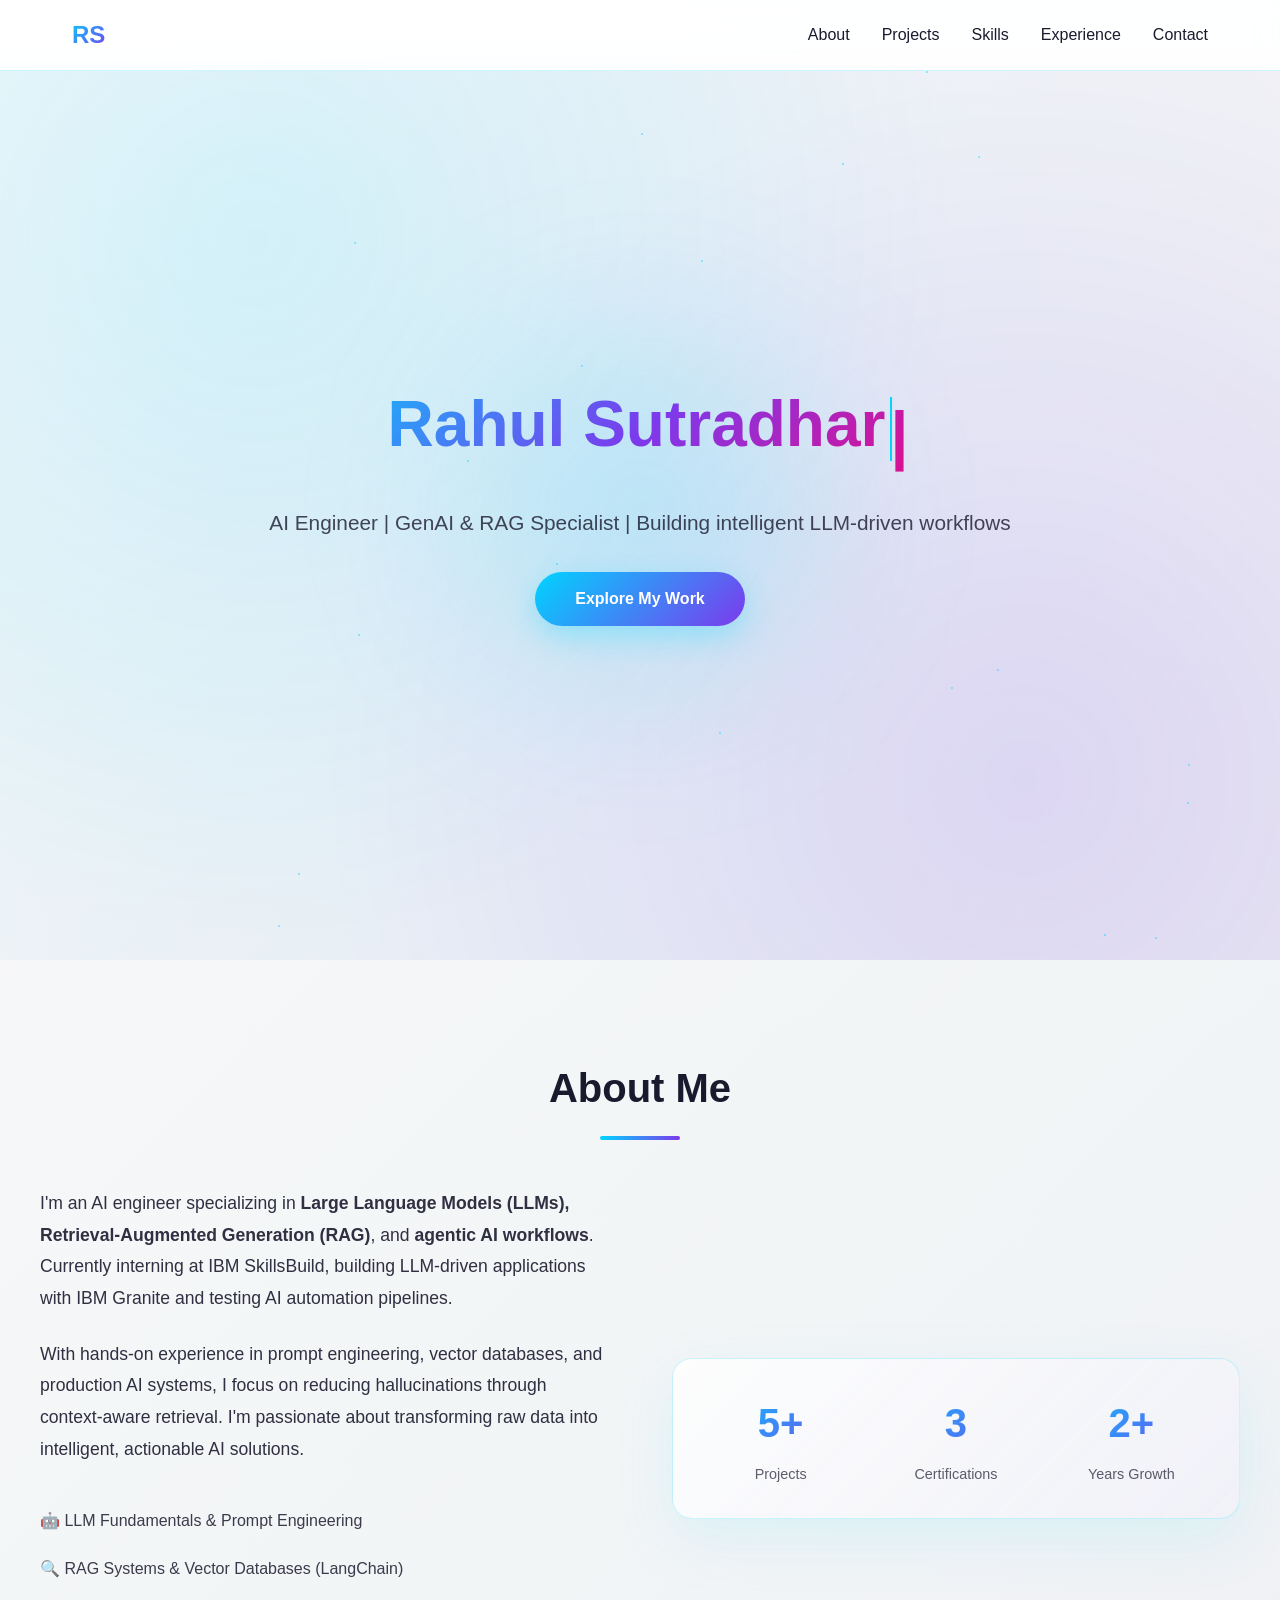
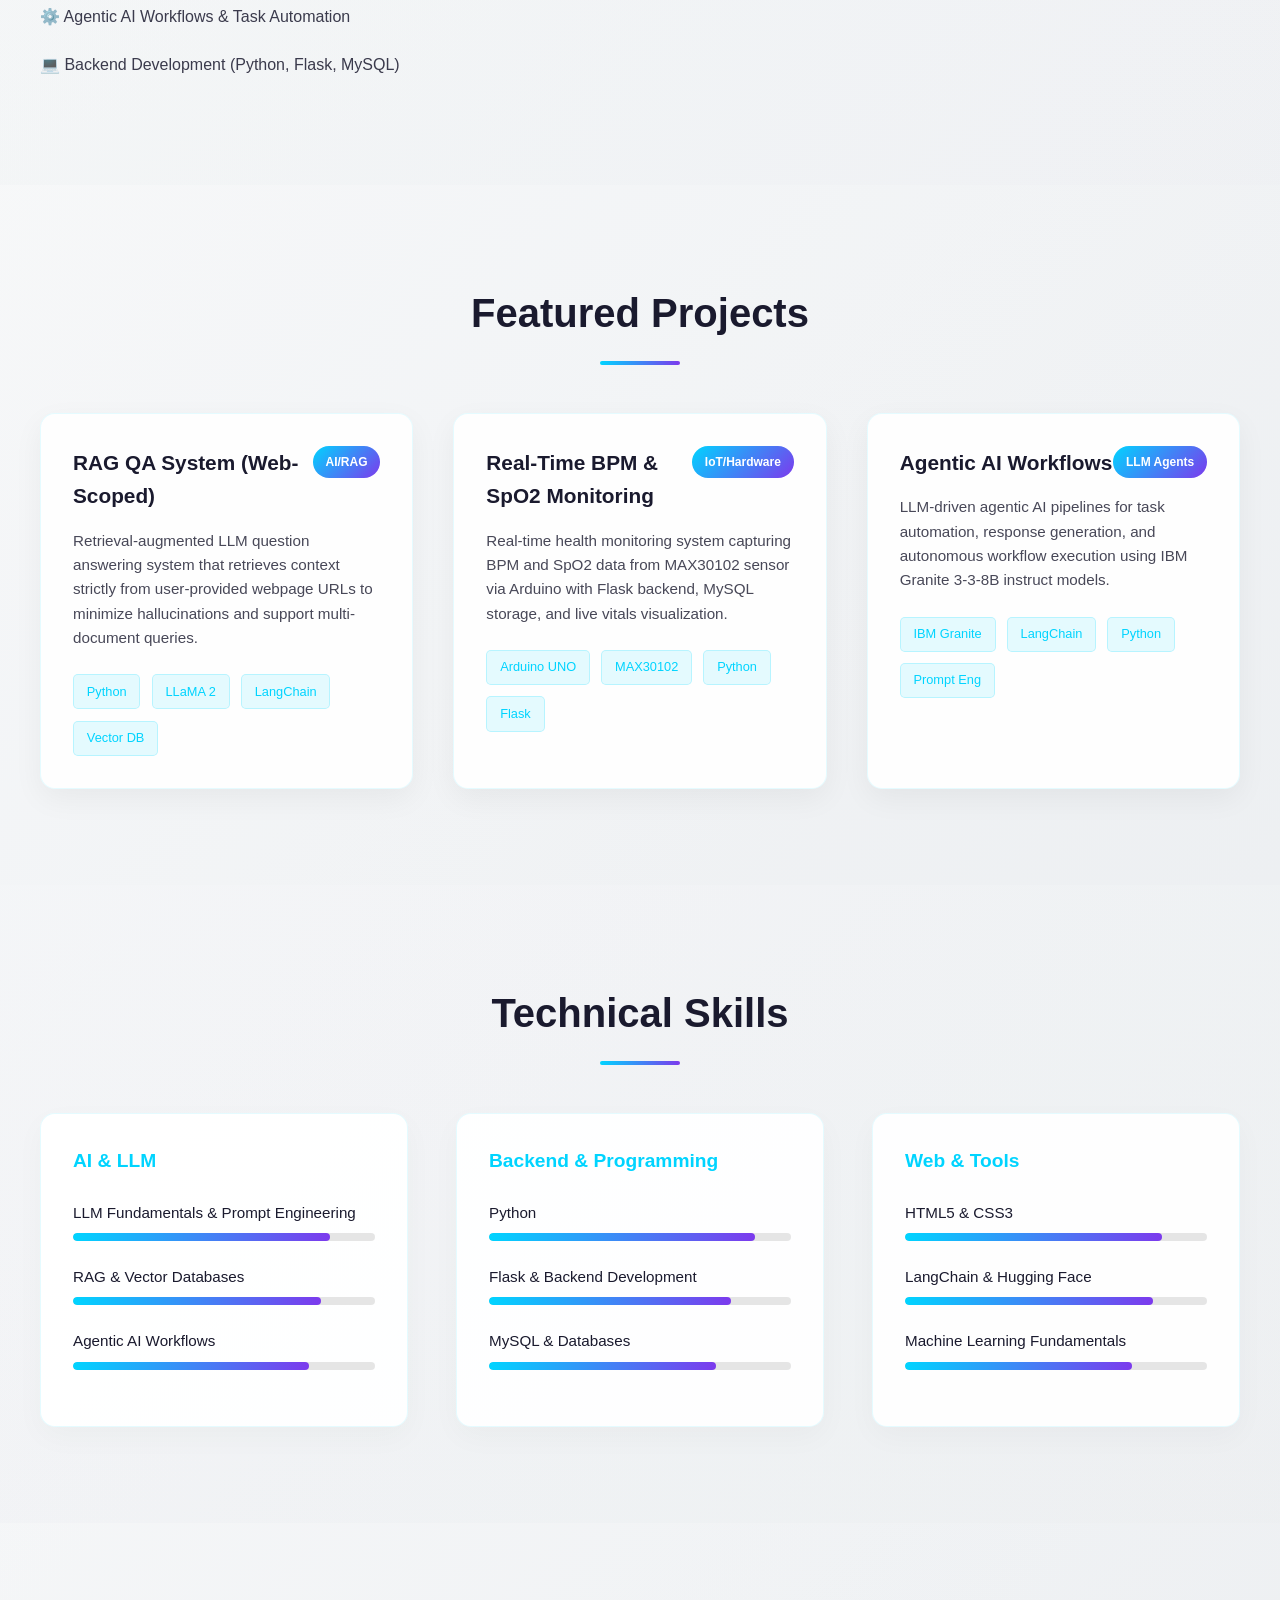
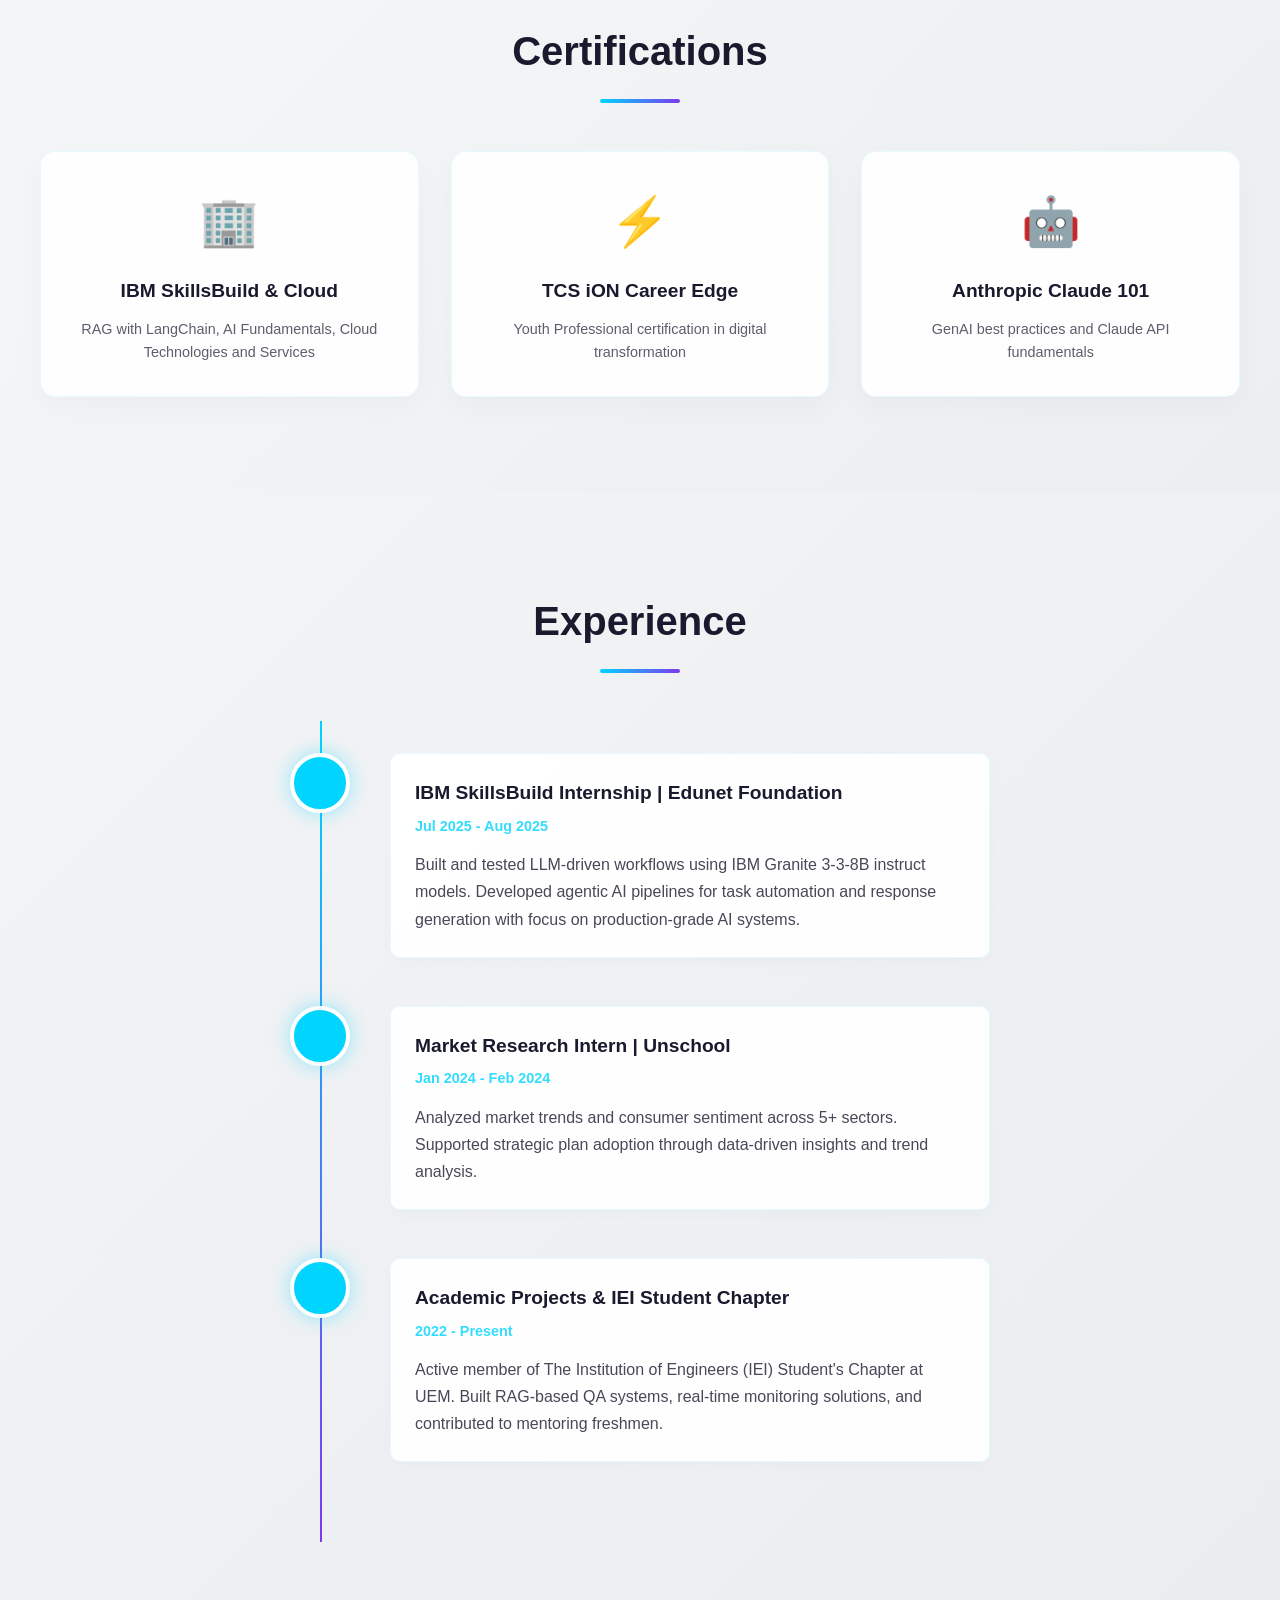
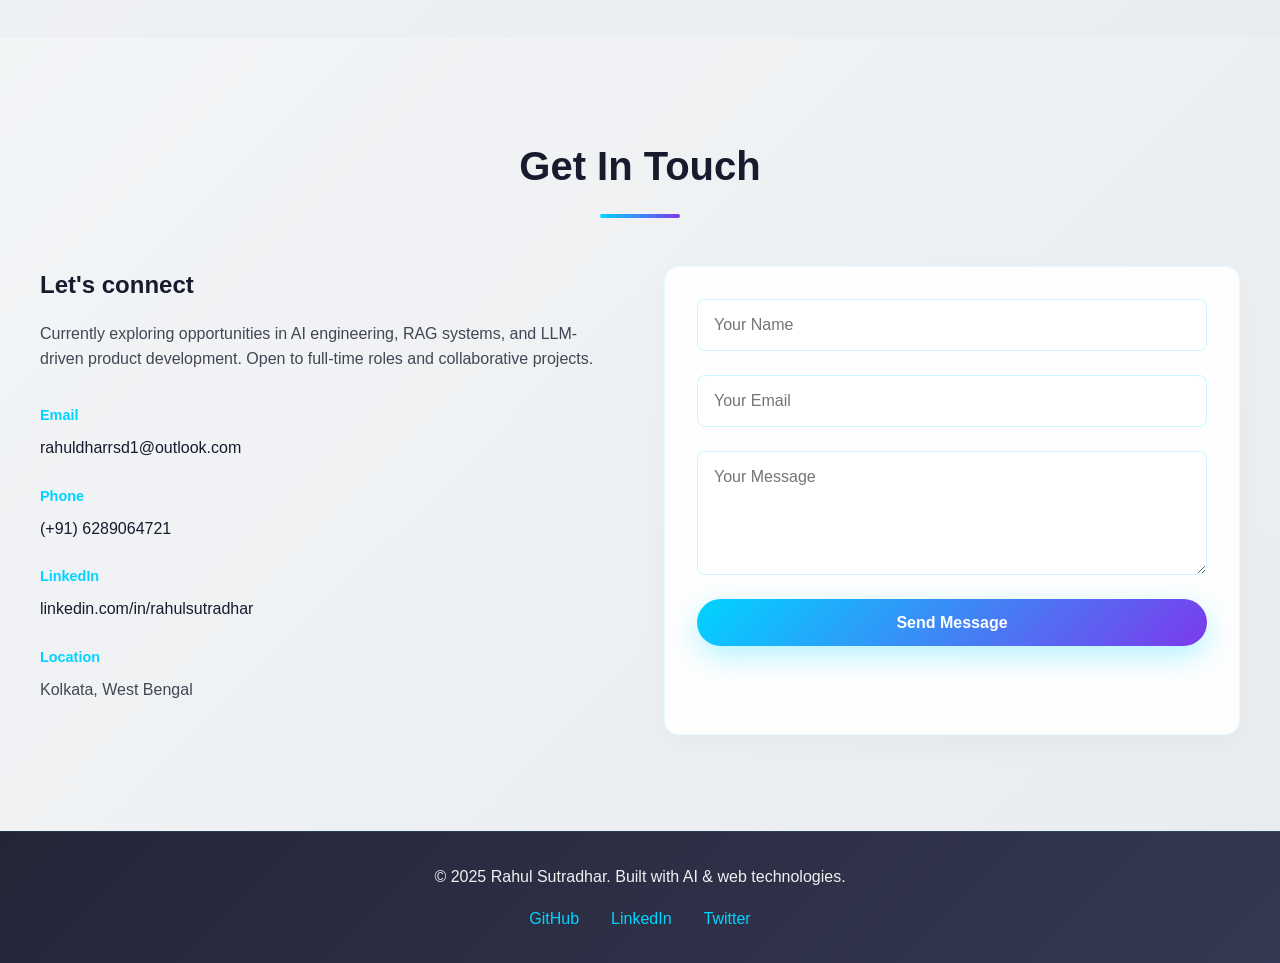
==== index.html @ 7259a2e7 "Added Frontend for Portfolio Website" ====
<!DOCTYPE html>
<html lang="en">
<head>
  <meta charset="UTF-8">
  <meta name="viewport" content="width=device-width, initial-scale=1.0">
  <title>Rahul Sutradhar | AI Engineer & GenAI Developer</title>
  <link rel="stylesheet" href="styles.css">
</head>
<body>

  <!-- NAVBAR -->
  <nav class="navbar">
    <div class="nav-container">
      <div class="nav-logo">RS</div>
      <ul class="nav-menu">
        <li><a href="#about">About</a></li>
        <li><a href="#projects">Projects</a></li>
        <li><a href="#skills">Skills</a></li>
        <li><a href="#experience">Experience</a></li>
        <li><a href="#contact">Contact</a></li>
      </ul>
    </div>
  </nav>

  <!-- HERO SECTION -->
  <section id="hero" class="hero">
    <div class="hero-parallax" id="parallaxBg"></div>
    <div class="hero-content">
      <h1 class="hero-title" id="heroTitle">
        <span class="typed-text"></span><span class="cursor">|</span>
      </h1>
      <p class="hero-subtitle">AI Engineer | GenAI & RAG Specialist | Building intelligent LLM-driven workflows</p>
      <a href="#projects" class="btn btn-primary">Explore My Work</a>
    </div>
    <div class="hero-glow"></div>
  </section>

  <!-- ABOUT SECTION -->
  <section id="about" class="about section-padding reveal-section">
    <div class="container">
      <h2 class="section-title">About Me</h2>
      <div class="about-grid">
        <div class="about-text fade-in-up">
          <p>I'm an AI engineer specializing in <strong>Large Language Models (LLMs), Retrieval-Augmented Generation (RAG)</strong>, and <strong>agentic AI workflows</strong>. Currently interning at IBM SkillsBuild, building LLM-driven applications with IBM Granite and testing AI automation pipelines.</p>
          <p>With hands-on experience in prompt engineering, vector databases, and production AI systems, I focus on reducing hallucinations through context-aware retrieval. I'm passionate about transforming raw data into intelligent, actionable AI solutions.</p>
          <ul class="expertise-list">
            <li>🤖 LLM Fundamentals & Prompt Engineering</li>
            <li>🔍 RAG Systems & Vector Databases (LangChain)</li>
            <li>⚙️ Agentic AI Workflows & Task Automation</li>
            <li>💻 Backend Development (Python, Flask, MySQL)</li>
          </ul>
        </div>
        <div class="about-visual fade-in-up" style="animation-delay: 0.2s;">
          <div class="floating-card">
            <div class="stat-item">
              <div class="stat-number">5+</div>
              <div class="stat-label">Projects</div>
            </div>
            <div class="stat-item">
              <div class="stat-number">3</div>
              <div class="stat-label">Certifications</div>
            </div>
            <div class="stat-item">
              <div class="stat-number">2+</div>
              <div class="stat-label">Years Growth</div>
            </div>
          </div>
        </div>
      </div>
    </div>
  </section>

  <!-- PROJECTS SECTION -->
  <section id="projects" class="projects section-padding reveal-section">
    <div class="container">
      <h2 class="section-title">Featured Projects</h2>
      <div class="projects-grid">
        <!-- Project 1 -->
        <div class="project-card" data-tilt>
          <div class="project-card-inner">
            <div class="project-header">
              <h3>RAG QA System (Web-Scoped)</h3>
              <span class="project-badge">AI/RAG</span>
            </div>
            <p class="project-desc">Retrieval-augmented LLM question answering system that retrieves context strictly from user-provided webpage URLs to minimize hallucinations and support multi-document queries.</p>
            <div class="tech-stack">
              <span class="tech-tag">Python</span>
              <span class="tech-tag">LLaMA 2</span>
              <span class="tech-tag">LangChain</span>
              <span class="tech-tag">Vector DB</span>
            </div>
          </div>
        </div>

        <!-- Project 2 -->
        <div class="project-card" data-tilt>
          <div class="project-card-inner">
            <div class="project-header">
              <h3>Real-Time BPM & SpO2 Monitoring</h3>
              <span class="project-badge">IoT/Hardware</span>
            </div>
            <p class="project-desc">Real-time health monitoring system capturing BPM and SpO2 data from MAX30102 sensor via Arduino with Flask backend, MySQL storage, and live vitals visualization.</p>
            <div class="tech-stack">
              <span class="tech-tag">Arduino UNO</span>
              <span class="tech-tag">MAX30102</span>
              <span class="tech-tag">Python</span>
              <span class="tech-tag">Flask</span>
            </div>
          </div>
        </div>

        <!-- Project 3 -->
        <div class="project-card" data-tilt>
          <div class="project-card-inner">
            <div class="project-header">
              <h3>Agentic AI Workflows</h3>
              <span class="project-badge">LLM Agents</span>
            </div>
            <p class="project-desc">LLM-driven agentic AI pipelines for task automation, response generation, and autonomous workflow execution using IBM Granite 3-3-8B instruct models.</p>
            <div class="tech-stack">
              <span class="tech-tag">IBM Granite</span>
              <span class="tech-tag">LangChain</span>
              <span class="tech-tag">Python</span>
              <span class="tech-tag">Prompt Eng</span>
            </div>
          </div>
        </div>
      </div>
    </div>
  </section>

  <!-- SKILLS SECTION -->
  <section id="skills" class="skills section-padding reveal-section">
    <div class="container">
      <h2 class="section-title">Technical Skills</h2>
      <div class="skills-grid">
        <!-- AI & LLM -->
        <div class="skill-category fade-in-up">
          <h3>AI & LLM</h3>
          <div class="skill-item">
            <span class="skill-name">LLM Fundamentals & Prompt Engineering</span>
            <div class="skill-bar">
              <div class="skill-progress" style="width: 85%;" data-width="85"></div>
            </div>
          </div>
          <div class="skill-item">
            <span class="skill-name">RAG & Vector Databases</span>
            <div class="skill-bar">
              <div class="skill-progress" style="width: 82%;" data-width="82"></div>
            </div>
          </div>
          <div class="skill-item">
            <span class="skill-name">Agentic AI Workflows</span>
            <div class="skill-bar">
              <div class="skill-progress" style="width: 78%;" data-width="78"></div>
            </div>
          </div>
        </div>

        <!-- Backend & Programming -->
        <div class="skill-category fade-in-up" style="animation-delay: 0.1s;">
          <h3>Backend & Programming</h3>
          <div class="skill-item">
            <span class="skill-name">Python</span>
            <div class="skill-bar">
              <div class="skill-progress" style="width: 88%;" data-width="88"></div>
            </div>
          </div>
          <div class="skill-item">
            <span class="skill-name">Flask & Backend Development</span>
            <div class="skill-bar">
              <div class="skill-progress" style="width: 80%;" data-width="80"></div>
            </div>
          </div>
          <div class="skill-item">
            <span class="skill-name">MySQL & Databases</span>
            <div class="skill-bar">
              <div class="skill-progress" style="width: 75%;" data-width="75"></div>
            </div>
          </div>
        </div>

        <!-- Web & Tools -->
        <div class="skill-category fade-in-up" style="animation-delay: 0.2s;">
          <h3>Web & Tools</h3>
          <div class="skill-item">
            <span class="skill-name">HTML5 & CSS3</span>
            <div class="skill-bar">
              <div class="skill-progress" style="width: 85%;" data-width="85"></div>
            </div>
          </div>
          <div class="skill-item">
            <span class="skill-name">LangChain & Hugging Face</span>
            <div class="skill-bar">
              <div class="skill-progress" style="width: 82%;" data-width="82"></div>
            </div>
          </div>
          <div class="skill-item">
            <span class="skill-name">Machine Learning Fundamentals</span>
            <div class="skill-bar">
              <div class="skill-progress" style="width: 75%;" data-width="75"></div>
            </div>
          </div>
        </div>
      </div>
    </div>
  </section>

  <!-- CERTIFICATIONS SECTION -->
  <section id="certifications" class="certifications section-padding reveal-section">
    <div class="container">
      <h2 class="section-title">Certifications</h2>
      <div class="cert-grid">
        <div class="cert-card fade-in-up">
          <div class="cert-icon">🏢</div>
          <h3>IBM SkillsBuild & Cloud</h3>
          <p>RAG with LangChain, AI Fundamentals, Cloud Technologies and Services</p>
        </div>
        <div class="cert-card fade-in-up" style="animation-delay: 0.1s;">
          <div class="cert-icon">⚡</div>
          <h3>TCS iON Career Edge</h3>
          <p>Youth Professional certification in digital transformation</p>
        </div>
        <div class="cert-card fade-in-up" style="animation-delay: 0.2s;">
          <div class="cert-icon">🤖</div>
          <h3>Anthropic Claude 101</h3>
          <p>GenAI best practices and Claude API fundamentals</p>
        </div>
      </div>
    </div>
  </section>

  <!-- EXPERIENCE SECTION -->
  <section id="experience" class="experience section-padding reveal-section">
    <div class="container">
      <h2 class="section-title">Experience</h2>
      <div class="timeline">
        <div class="timeline-item fade-in-up">
          <div class="timeline-marker"></div>
          <div class="timeline-content">
            <h3>IBM SkillsBuild Internship | Edunet Foundation</h3>
            <p class="timeline-date">Jul 2025 - Aug 2025</p>
            <p>Built and tested LLM-driven workflows using IBM Granite 3-3-8B instruct models. Developed agentic AI pipelines for task automation and response generation with focus on production-grade AI systems.</p>
          </div>
        </div>
        <div class="timeline-item fade-in-up" style="animation-delay: 0.1s;">
          <div class="timeline-marker"></div>
          <div class="timeline-content">
            <h3>Market Research Intern | Unschool</h3>
            <p class="timeline-date">Jan 2024 - Feb 2024</p>
            <p>Analyzed market trends and consumer sentiment across 5+ sectors. Supported strategic plan adoption through data-driven insights and trend analysis.</p>
          </div>
        </div>
        <div class="timeline-item fade-in-up" style="animation-delay: 0.2s;">
          <div class="timeline-marker"></div>
          <div class="timeline-content">
            <h3>Academic Projects & IEI Student Chapter</h3>
            <p class="timeline-date">2022 - Present</p>
            <p>Active member of The Institution of Engineers (IEI) Student's Chapter at UEM. Built RAG-based QA systems, real-time monitoring solutions, and contributed to mentoring freshmen.</p>
          </div>
        </div>
      </div>
    </div>
  </section>

  <!-- CONTACT SECTION -->
  <section id="contact" class="contact section-padding reveal-section">
    <div class="container">
      <h2 class="section-title">Get In Touch</h2>
      <div class="contact-wrapper">
        <div class="contact-info fade-in-left">
          <h3>Let's connect</h3>
          <p>Currently exploring opportunities in AI engineering, RAG systems, and LLM-driven product development. Open to full-time roles and collaborative projects.</p>
          <div class="contact-items">
            <div class="contact-item">
              <span class="contact-label">Email</span>
              <a href="mailto:rahuldharrsd1@outlook.com">rahuldharrsd1@outlook.com</a>
            </div>
            <div class="contact-item">
              <span class="contact-label">Phone</span>
              <a href="tel:+916289064721">(+91) 6289064721</a>
            </div>
            <div class="contact-item">
              <span class="contact-label">LinkedIn</span>
              <a href="https://linkedin.com/in/rahulsutradhar" target="_blank">linkedin.com/in/rahulsutradhar</a>
            </div>
            <div class="contact-item">
              <span class="contact-label">Location</span>
              <p style="margin: 0; opacity: 0.8;">Kolkata, West Bengal</p>
            </div>
          </div>
        </div>
        <form class="contact-form fade-in-right">
          <div class="form-group">
            <input type="text" placeholder="Your Name" required>
          </div>
          <div class="form-group">
            <input type="email" placeholder="Your Email" required>
          </div>
          <div class="form-group">
            <textarea placeholder="Your Message" rows="5" required></textarea>
          </div>
          <button type="submit" class="btn btn-primary">Send Message</button>
          <div class="form-message" id="formMessage"></div>
        </form>
      </div>
    </div>
  </section>

  <!-- FOOTER -->
  <footer class="footer">
    <div class="container">
      <p>&copy; 2025 Rahul Sutradhar. Built with AI & web technologies.</p>
      <div class="footer-links">
        <a href="#" title="GitHub">GitHub</a>
        <a href="#" title="LinkedIn">LinkedIn</a>
        <a href="#" title="Twitter">Twitter</a>
      </div>
    </div>
  </footer>

  <script src="script.js"></script>
</body>
</html>
---- styles.css ----
:root {
  --primary-color: #00d4ff;
  --secondary-color: #7c3aed;
  --dark-bg: #0a0e27;
  --light-bg: #f8f9fa;
  --card-bg: rgba(255, 255, 255, 0.95);
  --card-dark-bg: rgba(15, 23, 42, 0.8);
  --text-dark: #1a1a2e;
  --text-light: #f0f0f0;
  --border-color: rgba(0, 212, 255, 0.2);
  --glow-color: rgba(0, 212, 255, 0.3);
  --transition: all 0.3s cubic-bezier(0.25, 0.46, 0.45, 0.94);
}

* {
  margin: 0;
  padding: 0;
  box-sizing: border-box;
}

html {
  scroll-behavior: smooth;
}

body {
  font-family: 'Segoe UI', Tahoma, Geneva, Verdana, sans-serif;
  color: var(--text-dark);
  background: linear-gradient(135deg, #f8f9fa 0%, #e9ecef 100%);
  overflow-x: hidden;
  line-height: 1.6;
}

/* Dark mode support */
@media (prefers-color-scheme: dark) {
  body {
    background: linear-gradient(135deg, #0a0e27 0%, #1a1f3a 100%);
    color: var(--text-light);
  }
  .card-bg { background: var(--card-dark-bg); }
}

/* NAVBAR */
.navbar {
  position: fixed;
  top: 0;
  width: 100%;
  background: rgba(255, 255, 255, 0.9);
  backdrop-filter: blur(10px);
  border-bottom: 1px solid var(--border-color);
  z-index: 1000;
  transition: var(--transition);
}

@media (prefers-color-scheme: dark) {
  .navbar {
    background: rgba(10, 14, 39, 0.85);
  }
}

.nav-container {
  max-width: 1200px;
  margin: 0 auto;
  padding: 1rem 2rem;
  display: flex;
  justify-content: space-between;
  align-items: center;
}

.nav-logo {
  font-weight: 700;
  font-size: 1.5rem;
  background: linear-gradient(135deg, var(--primary-color), var(--secondary-color));
  -webkit-background-clip: text;
  -webkit-text-fill-color: transparent;
  background-clip: text;
  cursor: pointer;
}

.nav-menu {
  display: flex;
  list-style: none;
  gap: 2rem;
}

.nav-menu a {
  text-decoration: none;
  color: var(--text-dark);
  font-weight: 500;
  position: relative;
  transition: var(--transition);
}

@media (prefers-color-scheme: dark) {
  .nav-menu a {
    color: var(--text-light);
  }
}

.nav-menu a::after {
  content: '';
  position: absolute;
  bottom: -5px;
  left: 0;
  width: 0;
  height: 2px;
  background: var(--primary-color);
  transition: width 0.3s ease;
}

.nav-menu a:hover::after {
  width: 100%;
}

/* HERO SECTION */
.hero {
  position: relative;
  height: 100vh;
  display: flex;
  align-items: center;
  justify-content: center;
  overflow: hidden;
  margin-top: 60px;
  background: linear-gradient(135deg, rgba(248, 249, 250, 0.5), rgba(233, 236, 239, 0.5)),
              radial-gradient(circle at 20% 50%, rgba(0, 212, 255, 0.1), transparent),
              radial-gradient(circle at 80% 80%, rgba(124, 58, 237, 0.1), transparent);
}

@media (prefers-color-scheme: dark) {
  .hero {
    background: linear-gradient(135deg, rgba(10, 14, 39, 0.5), rgba(26, 31, 58, 0.5)),
                radial-gradient(circle at 20% 50%, rgba(0, 212, 255, 0.15), transparent),
                radial-gradient(circle at 80% 80%, rgba(124, 58, 237, 0.15), transparent);
  }
}

.hero-parallax {
  position: absolute;
  width: 120%;
  height: 120%;
  background: 
    radial-gradient(circle at 25% 25%, rgba(0, 212, 255, 0.1) 0%, transparent 50%),
    radial-gradient(circle at 75% 75%, rgba(124, 58, 237, 0.1) 0%, transparent 50%);
  transform: translateZ(0);
  animation: float 6s ease-in-out infinite;
}

@keyframes float {
  0%, 100% { transform: translateY(0px) translateX(0px); }
  50% { transform: translateY(-20px) translateX(10px); }
}

.hero-glow {
  position: absolute;
  width: 400px;
  height: 400px;
  background: radial-gradient(circle, rgba(0, 212, 255, 0.2), transparent);
  border-radius: 50%;
  filter: blur(80px);
  animation: pulse 4s ease-in-out infinite;
}

@keyframes pulse {
  0%, 100% { transform: scale(1); opacity: 0.5; }
  50% { transform: scale(1.2); opacity: 0.8; }
}

.hero-content {
  position: relative;
  z-index: 10;
  text-align: center;
  max-width: 900px;
  animation: fadeInUp 1s ease-out;
}

@keyframes fadeInUp {
  from {
    opacity: 0;
    transform: translateY(30px);
  }
  to {
    opacity: 1;
    transform: translateY(0);
  }
}

.hero-title {
  font-size: 4rem;
  font-weight: 700;
  margin-bottom: 1.5rem;
  background: linear-gradient(135deg, var(--primary-color), var(--secondary-color), #ff006e);
  -webkit-background-clip: text;
  -webkit-text-fill-color: transparent;
  background-clip: text;
  line-height: 1.2;
  min-height: 6rem;
}

@media (max-width: 768px) {
  .hero-title {
    font-size: 2.5rem;
  }
}

.typed-text {
  display: inline-block;
}

.cursor {
  display: inline-block;
  width: 2px;
  height: 1em;
  background: var(--primary-color);
  margin-left: 5px;
  animation: blink 0.8s infinite;
  vertical-align: middle;
}

@keyframes blink {
  0%, 50% { opacity: 1; }
  51%, 100% { opacity: 0; }
}

.hero-subtitle {
  font-size: 1.3rem;
  color: var(--text-dark);
  margin-bottom: 2rem;
  opacity: 0.8;
}

@media (prefers-color-scheme: dark) {
  .hero-subtitle {
    color: var(--text-light);
  }
}

/* BUTTONS */
.btn {
  padding: 0.9rem 2.5rem;
  border: none;
  border-radius: 50px;
  font-size: 1rem;
  font-weight: 600;
  cursor: pointer;
  transition: var(--transition);
  text-decoration: none;
  display: inline-block;
  position: relative;
  overflow: hidden;
}

.btn-primary {
  background: linear-gradient(135deg, var(--primary-color), var(--secondary-color));
  color: white;
  box-shadow: 0 10px 30px rgba(0, 212, 255, 0.3);
}

.btn-primary:hover {
  transform: translateY(-3px);
  box-shadow: 0 15px 40px rgba(0, 212, 255, 0.5);
}

.btn-primary:active {
  transform: translateY(-1px);
}

/* SECTIONS */
.section-padding {
  padding: 6rem 2rem;
}

.container {
  max-width: 1200px;
  margin: 0 auto;
}

.section-title {
  font-size: 2.5rem;
  font-weight: 700;
  margin-bottom: 3rem;
  text-align: center;
  position: relative;
}

.section-title::after {
  content: '';
  display: block;
  width: 80px;
  height: 4px;
  background: linear-gradient(90deg, var(--primary-color), var(--secondary-color));
  margin: 1rem auto 0;
  border-radius: 2px;
}

/* ABOUT SECTION */
.about {
  background: linear-gradient(135deg, rgba(248, 249, 250, 0.3), rgba(233, 236, 239, 0.3));
}

@media (prefers-color-scheme: dark) {
  .about {
    background: linear-gradient(135deg, rgba(10, 14, 39, 0.3), rgba(26, 31, 58, 0.3));
  }
}

.about-grid {
  display: grid;
  grid-template-columns: 1fr 1fr;
  gap: 4rem;
  align-items: center;
}

@media (max-width: 768px) {
  .about-grid {
    grid-template-columns: 1fr;
    gap: 2rem;
  }
}

.about-text p {
  margin-bottom: 1.5rem;
  font-size: 1.1rem;
  line-height: 1.8;
  opacity: 0.9;
}

.expertise-list {
  list-style: none;
  margin-top: 2rem;
}

.expertise-list li {
  padding: 0.7rem 0;
  font-size: 1rem;
  opacity: 0.85;
}

.floating-card {
  background: linear-gradient(135deg, rgba(255, 255, 255, 0.8), rgba(240, 240, 250, 0.6));
  backdrop-filter: blur(20px);
  border: 1px solid var(--border-color);
  border-radius: 20px;
  padding: 2rem;
  display: grid;
  grid-template-columns: 1fr 1fr 1fr;
  gap: 1.5rem;
  box-shadow: 0 20px 60px rgba(0, 212, 255, 0.1);
  animation: float 6s ease-in-out infinite;
}

@media (prefers-color-scheme: dark) {
  .floating-card {
    background: linear-gradient(135deg, rgba(15, 23, 42, 0.6), rgba(10, 14, 39, 0.4));
    border: 1px solid rgba(0, 212, 255, 0.3);
  }
}

.stat-item {
  text-align: center;
}

.stat-number {
  font-size: 2.5rem;
  font-weight: 700;
  background: linear-gradient(135deg, var(--primary-color), var(--secondary-color));
  -webkit-background-clip: text;
  -webkit-text-fill-color: transparent;
  background-clip: text;
}

.stat-label {
  font-size: 0.9rem;
  opacity: 0.7;
  margin-top: 0.5rem;
}

/* PROJECTS SECTION */
.projects {
  background: linear-gradient(135deg, rgba(248, 249, 250, 0.5), rgba(233, 236, 239, 0.5));
}

@media (prefers-color-scheme: dark) {
  .projects {
    background: linear-gradient(135deg, rgba(10, 14, 39, 0.5), rgba(26, 31, 58, 0.5));
  }
}

.projects-grid {
  display: grid;
  grid-template-columns: repeat(auto-fit, minmax(320px, 1fr));
  gap: 2.5rem;
}

.project-card {
  background: var(--card-bg);
  border: 1px solid rgba(0, 212, 255, 0.1);
  border-radius: 15px;
  padding: 2rem;
  cursor: pointer;
  transition: var(--transition);
  perspective: 1000px;
  box-shadow: 0 10px 30px rgba(0, 0, 0, 0.05);
  position: relative;
  overflow: hidden;
}

@media (prefers-color-scheme: dark) {
  .project-card {
    background: var(--card-dark-bg);
    border: 1px solid rgba(0, 212, 255, 0.2);
    box-shadow: 0 10px 30px rgba(0, 212, 255, 0.05);
  }
}

.project-card::before {
  content: '';
  position: absolute;
  top: -50%;
  right: -50%;
  width: 100%;
  height: 100%;
  background: radial-gradient(circle, rgba(0, 212, 255, 0.1), transparent);
  opacity: 0;
  transition: opacity 0.3s ease;
}

.project-card:hover::before {
  opacity: 1;
}

.project-card:hover {
  border-color: var(--primary-color);
  box-shadow: 0 20px 50px rgba(0, 212, 255, 0.2);
  transform: translateY(-10px);
}

.project-card-inner {
  position: relative;
  z-index: 2;
}

.project-header {
  display: flex;
  justify-content: space-between;
  align-items: start;
  margin-bottom: 1rem;
}

.project-header h3 {
  font-size: 1.3rem;
  font-weight: 600;
  margin: 0;
}

.project-badge {
  background: linear-gradient(135deg, var(--primary-color), var(--secondary-color));
  color: white;
  padding: 0.4rem 0.8rem;
  border-radius: 20px;
  font-size: 0.75rem;
  font-weight: 600;
  white-space: nowrap;
}

.project-desc {
  color: var(--text-dark);
  opacity: 0.8;
  margin-bottom: 1.5rem;
  font-size: 0.95rem;
  line-height: 1.6;
}

@media (prefers-color-scheme: dark) {
  .project-desc {
    color: var(--text-light);
  }
}

.tech-stack {
  display: flex;
  flex-wrap: wrap;
  gap: 0.7rem;
}

.tech-tag {
  background: rgba(0, 212, 255, 0.1);
  color: var(--primary-color);
  padding: 0.4rem 0.8rem;
  border-radius: 5px;
  font-size: 0.8rem;
  font-weight: 500;
  border: 1px solid rgba(0, 212, 255, 0.2);
}

/* SKILLS SECTION */
.skills {
  background: linear-gradient(135deg, rgba(248, 249, 250, 0.3), rgba(233, 236, 239, 0.3));
}

@media (prefers-color-scheme: dark) {
  .skills {
    background: linear-gradient(135deg, rgba(10, 14, 39, 0.3), rgba(26, 31, 58, 0.3));
  }
}

.skills-grid {
  display: grid;
  grid-template-columns: repeat(auto-fit, minmax(350px, 1fr));
  gap: 3rem;
}

.skill-category {
  background: var(--card-bg);
  padding: 2rem;
  border-radius: 15px;
  border: 1px solid rgba(0, 212, 255, 0.1);
  box-shadow: 0 10px 30px rgba(0, 0, 0, 0.03);
}

@media (prefers-color-scheme: dark) {
  .skill-category {
    background: var(--card-dark-bg);
    border: 1px solid rgba(0, 212, 255, 0.15);
  }
}

.skill-category h3 {
  font-size: 1.2rem;
  margin-bottom: 1.5rem;
  color: var(--primary-color);
}

.skill-item {
  margin-bottom: 1.5rem;
}

.skill-name {
  display: block;
  margin-bottom: 0.5rem;
  font-weight: 500;
  font-size: 0.95rem;
}

.skill-bar {
  width: 100%;
  height: 8px;
  background: rgba(0, 0, 0, 0.1);
  border-radius: 10px;
  overflow: hidden;
}

@media (prefers-color-scheme: dark) {
  .skill-bar {
    background: rgba(255, 255, 255, 0.05);
  }
}

.skill-progress {
  height: 100%;
  background: linear-gradient(90deg, var(--primary-color), var(--secondary-color));
  border-radius: 10px;
  width: 0%;
  transition: width 1s cubic-bezier(0.25, 0.46, 0.45, 0.94);
}

/* CERTIFICATIONS */
.certifications {
  background: linear-gradient(135deg, rgba(248, 249, 250, 0.5), rgba(233, 236, 239, 0.5));
}

@media (prefers-color-scheme: dark) {
  .certifications {
    background: linear-gradient(135deg, rgba(10, 14, 39, 0.5), rgba(26, 31, 58, 0.5));
  }
}

.cert-grid {
  display: grid;
  grid-template-columns: repeat(auto-fit, minmax(280px, 1fr));
  gap: 2rem;
}

.cert-card {
  background: var(--card-bg);
  padding: 2rem;
  border-radius: 15px;
  text-align: center;
  border: 1px solid rgba(0, 212, 255, 0.1);
  box-shadow: 0 10px 30px rgba(0, 0, 0, 0.03);
  transition: var(--transition);
}

@media (prefers-color-scheme: dark) {
  .cert-card {
    background: var(--card-dark-bg);
    border: 1px solid rgba(0, 212, 255, 0.15);
  }
}

.cert-card:hover {
  border-color: var(--primary-color);
  transform: translateY(-8px);
  box-shadow: 0 15px 40px rgba(0, 212, 255, 0.15);
}

.cert-icon {
  font-size: 3rem;
  margin-bottom: 1rem;
}

.cert-card h3 {
  font-size: 1.2rem;
  margin-bottom: 0.7rem;
}

.cert-card p {
  opacity: 0.7;
  font-size: 0.9rem;
}

/* EXPERIENCE SECTION */
.experience {
  background: linear-gradient(135deg, rgba(248, 249, 250, 0.3), rgba(233, 236, 239, 0.3));
}

@media (prefers-color-scheme: dark) {
  .experience {
    background: linear-gradient(135deg, rgba(10, 14, 39, 0.3), rgba(26, 31, 58, 0.3));
  }
}

.timeline {
  max-width: 700px;
  margin: 0 auto;
  position: relative;
  padding: 2rem 0;
}

.timeline::before {
  content: '';
  position: absolute;
  left: 30px;
  top: 0;
  bottom: 0;
  width: 2px;
  background: linear-gradient(180deg, var(--primary-color), var(--secondary-color));
}

@media (max-width: 600px) {
  .timeline::before {
    left: 15px;
  }
}

.timeline-item {
  position: relative;
  padding-left: 100px;
  margin-bottom: 3rem;
}

@media (max-width: 600px) {
  .timeline-item {
    padding-left: 60px;
  }
}

.timeline-marker {
  position: absolute;
  left: 0;
  top: 0;
  width: 60px;
  height: 60px;
  background: var(--primary-color);
  border-radius: 50%;
  border: 4px solid white;
  display: flex;
  align-items: center;
  justify-content: center;
  box-shadow: 0 0 20px rgba(0, 212, 255, 0.4);
  animation: pulse-marker 2s infinite;
}

@media (prefers-color-scheme: dark) {
  .timeline-marker {
    border-color: var(--dark-bg);
  }
}

@keyframes pulse-marker {
  0%, 100% { box-shadow: 0 0 20px rgba(0, 212, 255, 0.4); }
  50% { box-shadow: 0 0 30px rgba(0, 212, 255, 0.6); }
}

.timeline-content {
  background: var(--card-bg);
  padding: 1.5rem;
  border-radius: 10px;
  border: 1px solid rgba(0, 212, 255, 0.1);
  box-shadow: 0 5px 15px rgba(0, 0, 0, 0.02);
}

@media (prefers-color-scheme: dark) {
  .timeline-content {
    background: var(--card-dark-bg);
    border: 1px solid rgba(0, 212, 255, 0.15);
  }
}

.timeline-content h3 {
  font-size: 1.2rem;
  margin-bottom: 0.3rem;
}

.timeline-date {
  color: var(--primary-color);
  font-weight: 600;
  font-size: 0.9rem;
  margin-bottom: 0.8rem;
}

.timeline-content p {
  opacity: 0.8;
  line-height: 1.7;
}

/* CONTACT SECTION */
.contact {
  background: linear-gradient(135deg, rgba(248, 249, 250, 0.5), rgba(233, 236, 239, 0.5));
}

@media (prefers-color-scheme: dark) {
  .contact {
    background: linear-gradient(135deg, rgba(10, 14, 39, 0.5), rgba(26, 31, 58, 0.5));
  }
}

.contact-wrapper {
  display: grid;
  grid-template-columns: 1fr 1fr;
  gap: 3rem;
  align-items: start;
}

@media (max-width: 768px) {
  .contact-wrapper {
    grid-template-columns: 1fr;
  }
}

.contact-info h3 {
  font-size: 1.5rem;
  margin-bottom: 1rem;
}

.contact-info p {
  opacity: 0.8;
  margin-bottom: 2rem;
}

.contact-items {
  display: flex;
  flex-direction: column;
  gap: 1.5rem;
}

.contact-item {
  display: flex;
  flex-direction: column;
  gap: 0.5rem;
}

.contact-label {
  font-weight: 600;
  font-size: 0.9rem;
  color: var(--primary-color);
}

.contact-item a {
  color: var(--text-dark);
  text-decoration: none;
  transition: var(--transition);
}

@media (prefers-color-scheme: dark) {
  .contact-item a {
    color: var(--text-light);
  }
}

.contact-item a:hover {
  color: var(--primary-color);
}

.contact-form {
  display: flex;
  flex-direction: column;
  gap: 1.5rem;
  background: var(--card-bg);
  padding: 2rem;
  border-radius: 15px;
  border: 1px solid rgba(0, 212, 255, 0.1);
  box-shadow: 0 10px 30px rgba(0, 0, 0, 0.03);
}

@media (prefers-color-scheme: dark) {
  .contact-form {
    background: var(--card-dark-bg);
    border: 1px solid rgba(0, 212, 255, 0.15);
  }
}

.form-group {
  display: flex;
  flex-direction: column;
}

.form-group input,
.form-group textarea {
  padding: 1rem;
  border: 1px solid rgba(0, 212, 255, 0.2);
  border-radius: 8px;
  font-family: inherit;
  font-size: 1rem;
  background: rgba(255, 255, 255, 0.8);
  color: var(--text-dark);
  transition: var(--transition);
}

@media (prefers-color-scheme: dark) {
  .form-group input,
  .form-group textarea {
    background: rgba(10, 14, 39, 0.6);
    color: var(--text-light);
    border-color: rgba(0, 212, 255, 0.3);
  }
}

.form-group input:focus,
.form-group textarea:focus {
  outline: none;
  border-color: var(--primary-color);
  box-shadow: 0 0 15px rgba(0, 212, 255, 0.3);
}

.form-message {
  text-align: center;
  padding: 1rem;
  border-radius: 8px;
  min-height: 0;
  opacity: 0;
  transition: var(--transition);
}

.form-message.success {
  background: rgba(34, 197, 94, 0.1);
  color: #22c55e;
  opacity: 1;
}

.form-message.error {
  background: rgba(239, 68, 68, 0.1);
  color: #ef4444;
  opacity: 1;
}

/* FOOTER */
.footer {
  background: linear-gradient(135deg, rgba(10, 14, 39, 0.9), rgba(26, 31, 58, 0.9));
  color: var(--text-light);
  padding: 2rem;
  text-align: center;
  border-top: 1px solid rgba(0, 212, 255, 0.1);
}

@media (prefers-color-scheme: light) {
  .footer {
    background: linear-gradient(135deg, rgba(26, 26, 46, 0.95), rgba(42, 47, 74, 0.95));
  }
}

.footer-links {
  margin-top: 1rem;
  display: flex;
  justify-content: center;
  gap: 2rem;
}

.footer-links a {
  color: var(--primary-color);
  text-decoration: none;
  transition: var(--transition);
}

.footer-links a:hover {
  opacity: 0.7;
}

/* ANIMATIONS */
.fade-in-up {
  opacity: 0;
  transform: translateY(30px);
  animation: fadeInUp 0.8s ease-out forwards;
}

.fade-in-left {
  opacity: 0;
  transform: translateX(-30px);
  animation: fadeInLeft 0.8s ease-out forwards;
}

.fade-in-right {
  opacity: 0;
  transform: translateX(30px);
  animation: fadeInRight 0.8s ease-out forwards;
}

@keyframes fadeInLeft {
  to {
    opacity: 1;
    transform: translateX(0);
  }
}

@keyframes fadeInRight {
  to {
    opacity: 1;
    transform: translateX(0);
  }
}

/* Reveal on scroll */
.reveal-section {
  opacity: 0;
  animation: reveal 0.8s ease-out forwards;
}

@keyframes reveal {
  to {
    opacity: 1;
  }
}

@media (max-width: 768px) {
  .nav-menu {
    gap: 1rem;
    font-size: 0.9rem;
  }

  .hero-title {
    font-size: 2rem;
  }

  .section-padding {
    padding: 4rem 1.5rem;
  }

  .projects-grid,
  .cert-grid,
  .skills-grid {
    grid-template-columns: 1fr;
  }
}
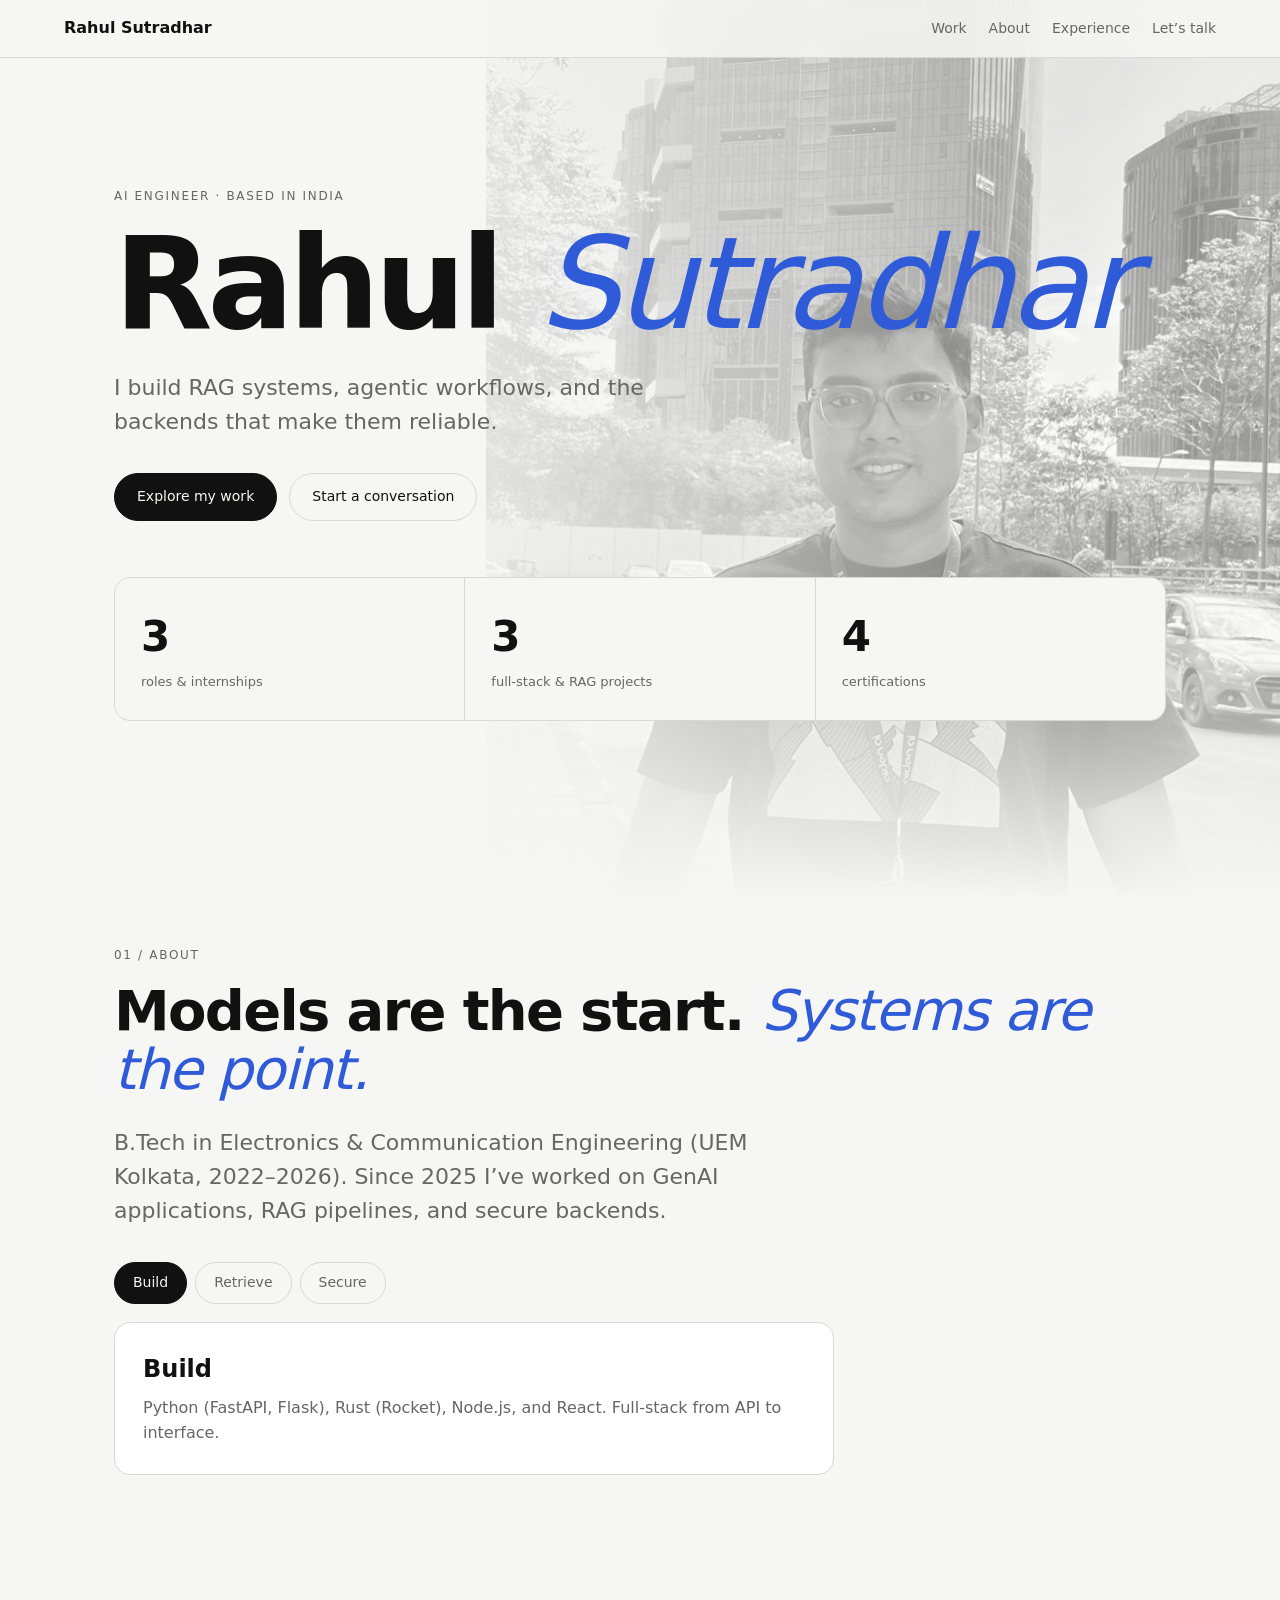
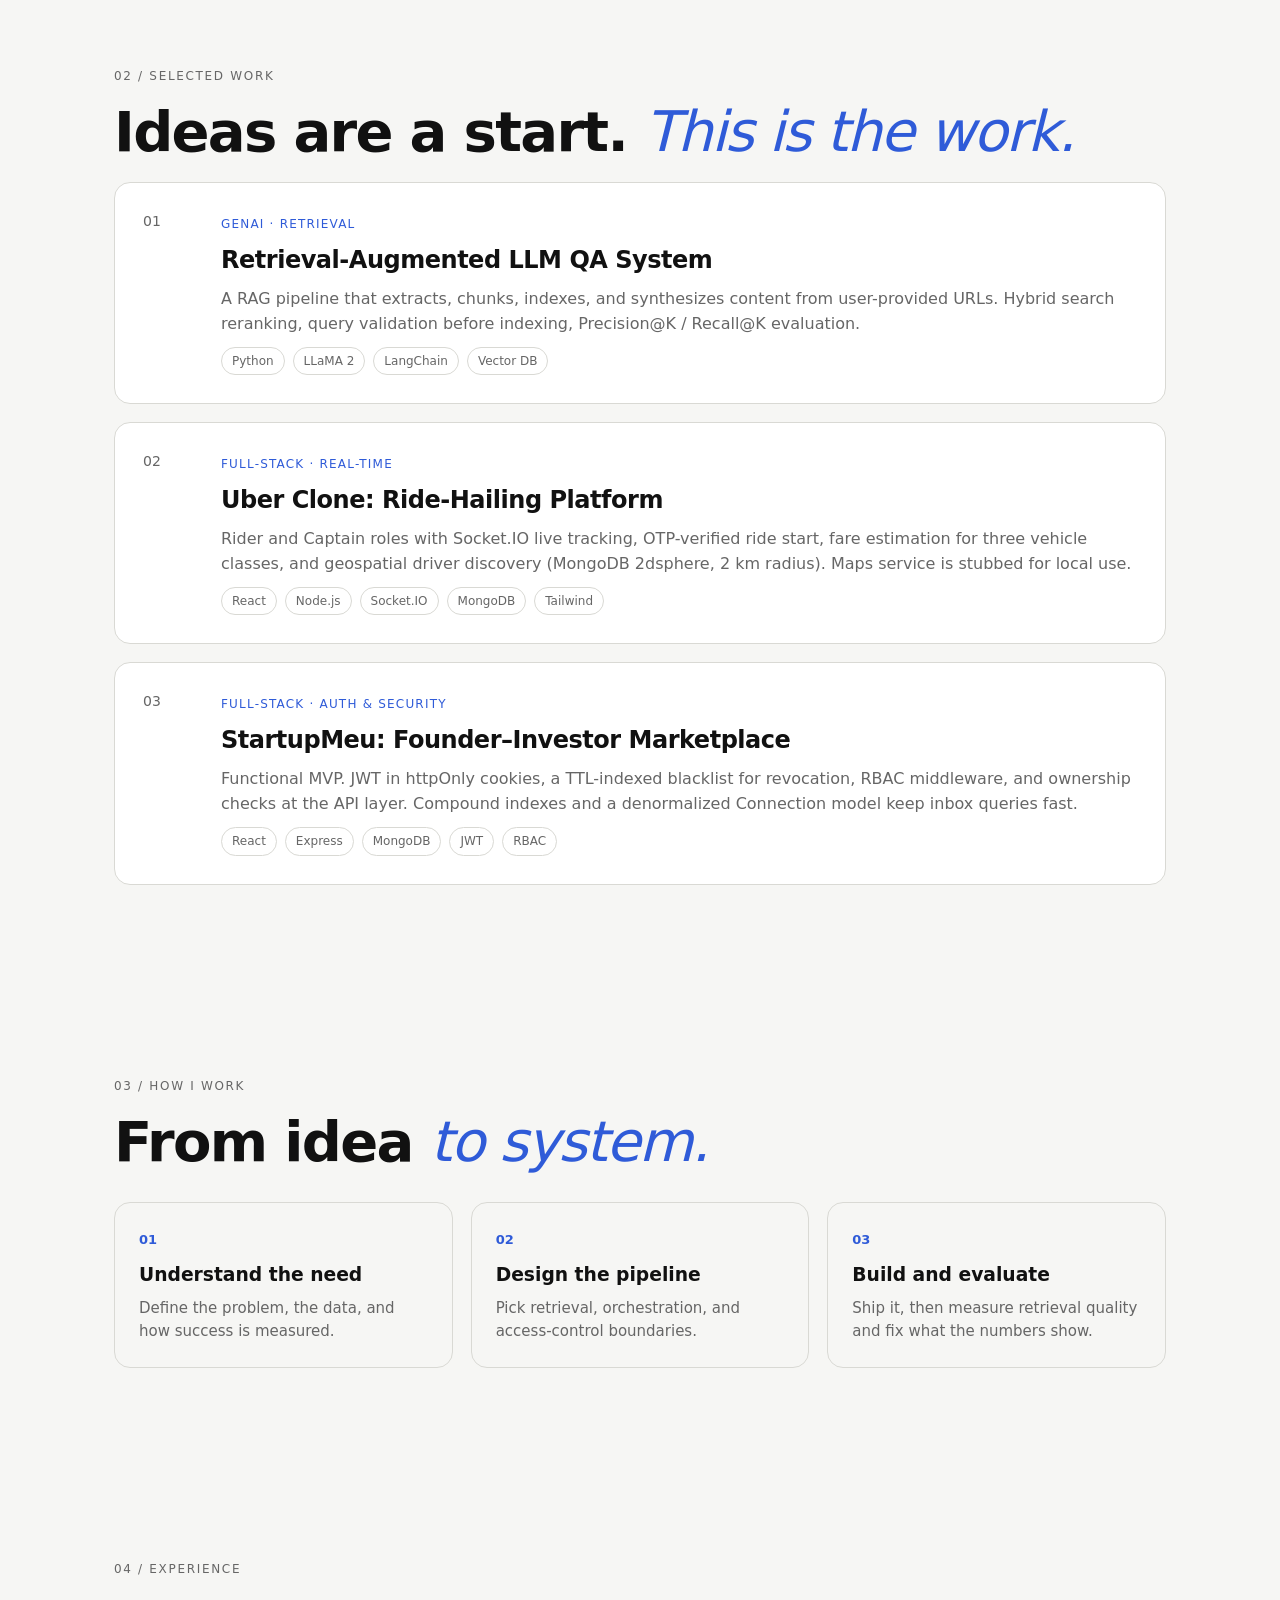
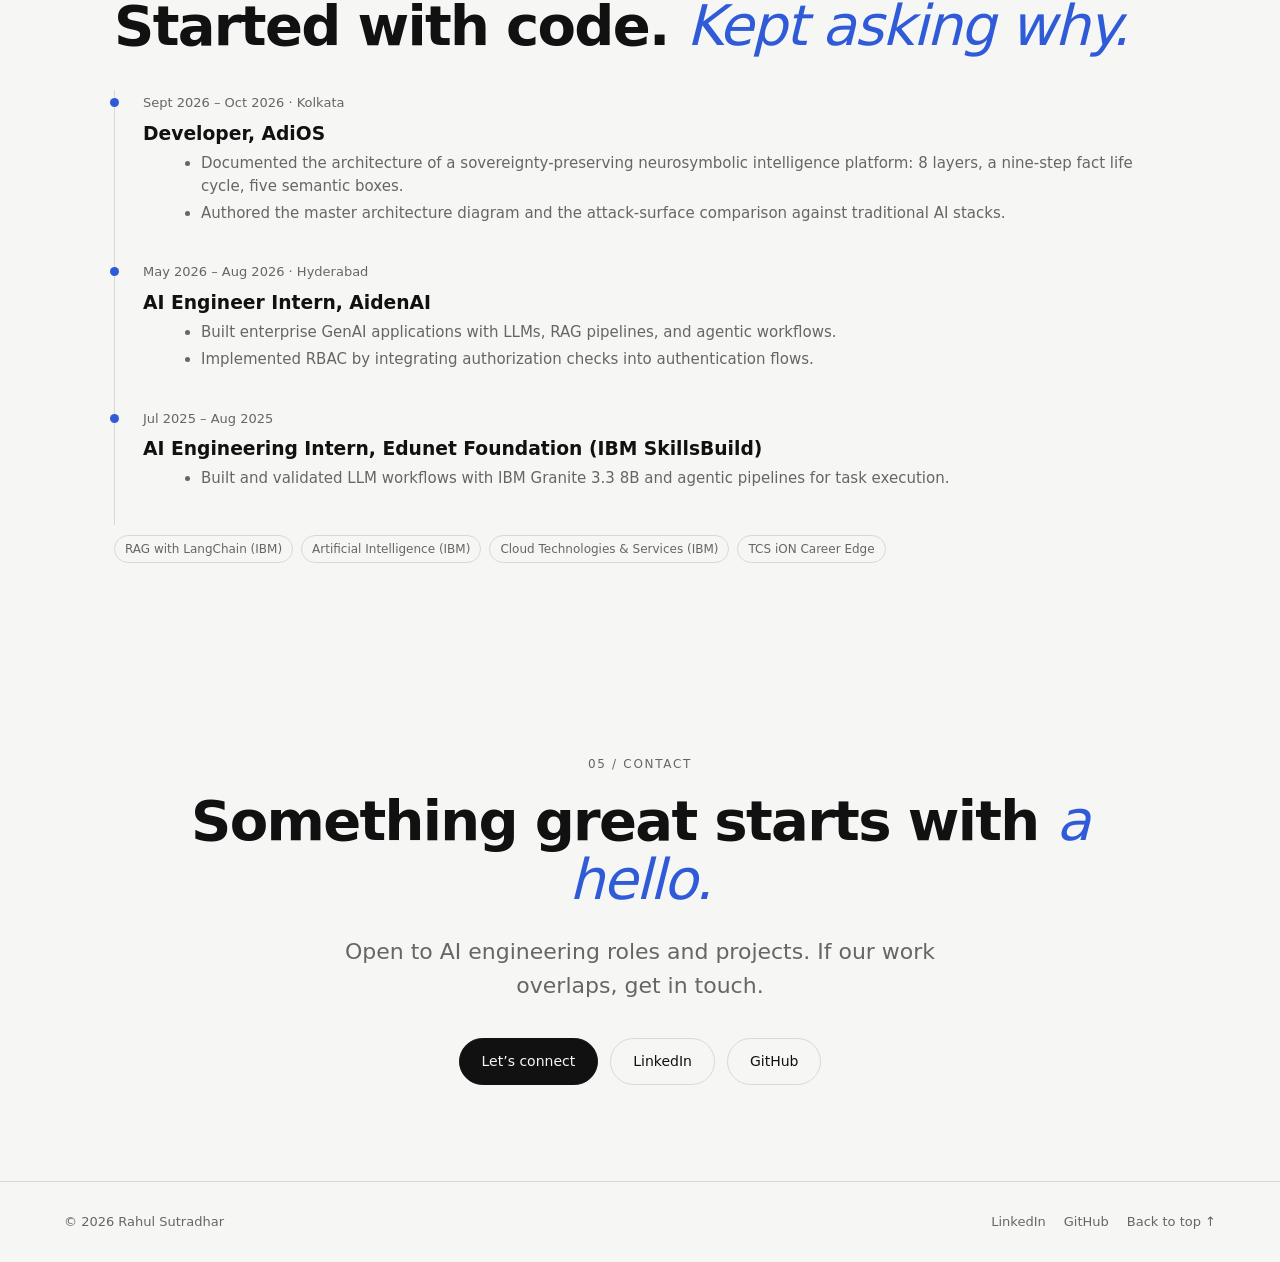
==== commit a6af13de: "uploaded index.html for gitpages in action" ====
--- a/index.html
+++ b/index.html
@@ -1,324 +1,145 @@
-<!DOCTYPE html>
-<html lang="en">
-<head>
-  <meta charset="UTF-8">
-  <meta name="viewport" content="width=device-width, initial-scale=1.0">
-  <title>Rahul Sutradhar | AI Engineer & GenAI Developer</title>
-  <link rel="stylesheet" href="styles.css">
-</head>
-<body>
-
-  <!-- NAVBAR -->
-  <nav class="navbar">
-    <div class="nav-container">
-      <div class="nav-logo">RS</div>
-      <ul class="nav-menu">
-        <li><a href="#about">About</a></li>
-        <li><a href="#projects">Projects</a></li>
-        <li><a href="#skills">Skills</a></li>
-        <li><a href="#experience">Experience</a></li>
-        <li><a href="#contact">Contact</a></li>
-      </ul>
-    </div>
-  </nav>
-
-  <!-- HERO SECTION -->
-  <section id="hero" class="hero">
-    <div class="hero-parallax" id="parallaxBg"></div>
-    <div class="hero-content">
-      <h1 class="hero-title" id="heroTitle">
-        <span class="typed-text"></span><span class="cursor">|</span>
-      </h1>
-      <p class="hero-subtitle">AI Engineer | GenAI & RAG Specialist | Building intelligent LLM-driven workflows</p>
-      <a href="#projects" class="btn btn-primary">Explore My Work</a>
-    </div>
-    <div class="hero-glow"></div>
-  </section>
-
-  <!-- ABOUT SECTION -->
-  <section id="about" class="about section-padding reveal-section">
-    <div class="container">
-      <h2 class="section-title">About Me</h2>
-      <div class="about-grid">
-        <div class="about-text fade-in-up">
-          <p>I'm an AI engineer specializing in <strong>Large Language Models (LLMs), Retrieval-Augmented Generation (RAG)</strong>, and <strong>agentic AI workflows</strong>. Currently interning at IBM SkillsBuild, building LLM-driven applications with IBM Granite and testing AI automation pipelines.</p>
-          <p>With hands-on experience in prompt engineering, vector databases, and production AI systems, I focus on reducing hallucinations through context-aware retrieval. I'm passionate about transforming raw data into intelligent, actionable AI solutions.</p>
-          <ul class="expertise-list">
-            <li>🤖 LLM Fundamentals & Prompt Engineering</li>
-            <li>🔍 RAG Systems & Vector Databases (LangChain)</li>
-            <li>⚙️ Agentic AI Workflows & Task Automation</li>
-            <li>💻 Backend Development (Python, Flask, MySQL)</li>
-          </ul>
-        </div>
-        <div class="about-visual fade-in-up" style="animation-delay: 0.2s;">
-          <div class="floating-card">
-            <div class="stat-item">
-              <div class="stat-number">5+</div>
-              <div class="stat-label">Projects</div>
-            </div>
-            <div class="stat-item">
-              <div class="stat-number">3</div>
-              <div class="stat-label">Certifications</div>
-            </div>
-            <div class="stat-item">
-              <div class="stat-number">2+</div>
-              <div class="stat-label">Years Growth</div>
-            </div>
-          </div>
-        </div>
-      </div>
-    </div>
-  </section>
-
-  <!-- PROJECTS SECTION -->
-  <section id="projects" class="projects section-padding reveal-section">
-    <div class="container">
-      <h2 class="section-title">Featured Projects</h2>
-      <div class="projects-grid">
-        <!-- Project 1 -->
-        <div class="project-card" data-tilt>
-          <div class="project-card-inner">
-            <div class="project-header">
-              <h3>RAG QA System (Web-Scoped)</h3>
-              <span class="project-badge">AI/RAG</span>
-            </div>
-            <p class="project-desc">Retrieval-augmented LLM question answering system that retrieves context strictly from user-provided webpage URLs to minimize hallucinations and support multi-document queries.</p>
-            <div class="tech-stack">
-              <span class="tech-tag">Python</span>
-              <span class="tech-tag">LLaMA 2</span>
-              <span class="tech-tag">LangChain</span>
-              <span class="tech-tag">Vector DB</span>
-            </div>
-          </div>
-        </div>
-
-        <!-- Project 2 -->
-        <div class="project-card" data-tilt>
-          <div class="project-card-inner">
-            <div class="project-header">
-              <h3>Real-Time BPM & SpO2 Monitoring</h3>
-              <span class="project-badge">IoT/Hardware</span>
-            </div>
-            <p class="project-desc">Real-time health monitoring system capturing BPM and SpO2 data from MAX30102 sensor via Arduino with Flask backend, MySQL storage, and live vitals visualization.</p>
-            <div class="tech-stack">
-              <span class="tech-tag">Arduino UNO</span>
-              <span class="tech-tag">MAX30102</span>
-              <span class="tech-tag">Python</span>
-              <span class="tech-tag">Flask</span>
-            </div>
-          </div>
-        </div>
-
-        <!-- Project 3 -->
-        <div class="project-card" data-tilt>
-          <div class="project-card-inner">
-            <div class="project-header">
-              <h3>Agentic AI Workflows</h3>
-              <span class="project-badge">LLM Agents</span>
-            </div>
-            <p class="project-desc">LLM-driven agentic AI pipelines for task automation, response generation, and autonomous workflow execution using IBM Granite 3-3-8B instruct models.</p>
-            <div class="tech-stack">
-              <span class="tech-tag">IBM Granite</span>
-              <span class="tech-tag">LangChain</span>
-              <span class="tech-tag">Python</span>
-              <span class="tech-tag">Prompt Eng</span>
-            </div>
-          </div>
-        </div>
-      </div>
-    </div>
-  </section>
-
-  <!-- SKILLS SECTION -->
-  <section id="skills" class="skills section-padding reveal-section">
-    <div class="container">
-      <h2 class="section-title">Technical Skills</h2>
-      <div class="skills-grid">
-        <!-- AI & LLM -->
-        <div class="skill-category fade-in-up">
-          <h3>AI & LLM</h3>
-          <div class="skill-item">
-            <span class="skill-name">LLM Fundamentals & Prompt Engineering</span>
-            <div class="skill-bar">
-              <div class="skill-progress" style="width: 85%;" data-width="85"></div>
-            </div>
-          </div>
-          <div class="skill-item">
-            <span class="skill-name">RAG & Vector Databases</span>
-            <div class="skill-bar">
-              <div class="skill-progress" style="width: 82%;" data-width="82"></div>
-            </div>
-          </div>
-          <div class="skill-item">
-            <span class="skill-name">Agentic AI Workflows</span>
-            <div class="skill-bar">
-              <div class="skill-progress" style="width: 78%;" data-width="78"></div>
-            </div>
-          </div>
-        </div>
-
-        <!-- Backend & Programming -->
-        <div class="skill-category fade-in-up" style="animation-delay: 0.1s;">
-          <h3>Backend & Programming</h3>
-          <div class="skill-item">
-            <span class="skill-name">Python</span>
-            <div class="skill-bar">
-              <div class="skill-progress" style="width: 88%;" data-width="88"></div>
-            </div>
-          </div>
-          <div class="skill-item">
-            <span class="skill-name">Flask & Backend Development</span>
-            <div class="skill-bar">
-              <div class="skill-progress" style="width: 80%;" data-width="80"></div>
-            </div>
-          </div>
-          <div class="skill-item">
-            <span class="skill-name">MySQL & Databases</span>
-            <div class="skill-bar">
-              <div class="skill-progress" style="width: 75%;" data-width="75"></div>
-            </div>
-          </div>
-        </div>
-
-        <!-- Web & Tools -->
-        <div class="skill-category fade-in-up" style="animation-delay: 0.2s;">
-          <h3>Web & Tools</h3>
-          <div class="skill-item">
-            <span class="skill-name">HTML5 & CSS3</span>
-            <div class="skill-bar">
-              <div class="skill-progress" style="width: 85%;" data-width="85"></div>
-            </div>
-          </div>
-          <div class="skill-item">
-            <span class="skill-name">LangChain & Hugging Face</span>
-            <div class="skill-bar">
-              <div class="skill-progress" style="width: 82%;" data-width="82"></div>
-            </div>
-          </div>
-          <div class="skill-item">
-            <span class="skill-name">Machine Learning Fundamentals</span>
-            <div class="skill-bar">
-              <div class="skill-progress" style="width: 75%;" data-width="75"></div>
-            </div>
-          </div>
-        </div>
-      </div>
-    </div>
-  </section>
-
-  <!-- CERTIFICATIONS SECTION -->
-  <section id="certifications" class="certifications section-padding reveal-section">
-    <div class="container">
-      <h2 class="section-title">Certifications</h2>
-      <div class="cert-grid">
-        <div class="cert-card fade-in-up">
-          <div class="cert-icon">🏢</div>
-          <h3>IBM SkillsBuild & Cloud</h3>
-          <p>RAG with LangChain, AI Fundamentals, Cloud Technologies and Services</p>
-        </div>
-        <div class="cert-card fade-in-up" style="animation-delay: 0.1s;">
-          <div class="cert-icon">⚡</div>
-          <h3>TCS iON Career Edge</h3>
-          <p>Youth Professional certification in digital transformation</p>
-        </div>
-        <div class="cert-card fade-in-up" style="animation-delay: 0.2s;">
-          <div class="cert-icon">🤖</div>
-          <h3>Anthropic Claude 101</h3>
-          <p>GenAI best practices and Claude API fundamentals</p>
-        </div>
-      </div>
-    </div>
-  </section>
-
-  <!-- EXPERIENCE SECTION -->
-  <section id="experience" class="experience section-padding reveal-section">
-    <div class="container">
-      <h2 class="section-title">Experience</h2>
-      <div class="timeline">
-        <div class="timeline-item fade-in-up">
-          <div class="timeline-marker"></div>
-          <div class="timeline-content">
-            <h3>IBM SkillsBuild Internship | Edunet Foundation</h3>
-            <p class="timeline-date">Jul 2025 - Aug 2025</p>
-            <p>Built and tested LLM-driven workflows using IBM Granite 3-3-8B instruct models. Developed agentic AI pipelines for task automation and response generation with focus on production-grade AI systems.</p>
-          </div>
-        </div>
-        <div class="timeline-item fade-in-up" style="animation-delay: 0.1s;">
-          <div class="timeline-marker"></div>
-          <div class="timeline-content">
-            <h3>Market Research Intern | Unschool</h3>
-            <p class="timeline-date">Jan 2024 - Feb 2024</p>
-            <p>Analyzed market trends and consumer sentiment across 5+ sectors. Supported strategic plan adoption through data-driven insights and trend analysis.</p>
-          </div>
-        </div>
-        <div class="timeline-item fade-in-up" style="animation-delay: 0.2s;">
-          <div class="timeline-marker"></div>
-          <div class="timeline-content">
-            <h3>Academic Projects & IEI Student Chapter</h3>
-            <p class="timeline-date">2022 - Present</p>
-            <p>Active member of The Institution of Engineers (IEI) Student's Chapter at UEM. Built RAG-based QA systems, real-time monitoring solutions, and contributed to mentoring freshmen.</p>
-          </div>
-        </div>
-      </div>
-    </div>
-  </section>
-
-  <!-- CONTACT SECTION -->
-  <section id="contact" class="contact section-padding reveal-section">
-    <div class="container">
-      <h2 class="section-title">Get In Touch</h2>
-      <div class="contact-wrapper">
-        <div class="contact-info fade-in-left">
-          <h3>Let's connect</h3>
-          <p>Currently exploring opportunities in AI engineering, RAG systems, and LLM-driven product development. Open to full-time roles and collaborative projects.</p>
-          <div class="contact-items">
-            <div class="contact-item">
-              <span class="contact-label">Email</span>
-              <a href="mailto:rahuldharrsd1@outlook.com">rahuldharrsd1@outlook.com</a>
-            </div>
-            <div class="contact-item">
-              <span class="contact-label">Phone</span>
-              <a href="tel:+916289064721">(+91) 6289064721</a>
-            </div>
-            <div class="contact-item">
-              <span class="contact-label">LinkedIn</span>
-              <a href="https://linkedin.com/in/rahulsutradhar" target="_blank">linkedin.com/in/rahulsutradhar</a>
-            </div>
-            <div class="contact-item">
-              <span class="contact-label">Location</span>
-              <p style="margin: 0; opacity: 0.8;">Kolkata, West Bengal</p>
-            </div>
-          </div>
-        </div>
-        <form class="contact-form fade-in-right">
-          <div class="form-group">
-            <input type="text" placeholder="Your Name" required>
-          </div>
-          <div class="form-group">
-            <input type="email" placeholder="Your Email" required>
-          </div>
-          <div class="form-group">
-            <textarea placeholder="Your Message" rows="5" required></textarea>
-          </div>
-          <button type="submit" class="btn btn-primary">Send Message</button>
-          <div class="form-message" id="formMessage"></div>
-        </form>
-      </div>
-    </div>
-  </section>
-
-  <!-- FOOTER -->
-  <footer class="footer">
-    <div class="container">
-      <p>&copy; 2025 Rahul Sutradhar. Built with AI & web technologies.</p>
-      <div class="footer-links">
-        <a href="#" title="GitHub">GitHub</a>
-        <a href="#" title="LinkedIn">LinkedIn</a>
-        <a href="#" title="Twitter">Twitter</a>
-      </div>
-    </div>
-  </footer>
-
-  <script src="script.js"></script>
-</body>
-</html>+<!DOCTYPE html>
+<html lang="en">
+<head>
+<meta charset="utf-8">
+<meta name="viewport" content="width=device-width, initial-scale=1, viewport-fit=cover">
+<title>Rahul Sutradhar | AI Engineer</title>
+<style>
+:root{--bg:#f6f6f4;--fg:#111;--mut:#666;--line:#d9d9d4;--card:#fff;--acc:#2f5bd8;box-sizing:border-box;padding-top:env(safe-area-inset-top,0px);padding-bottom:env(safe-area-inset-bottom,0px)}
+@media (prefers-color-scheme:dark){:root:not([data-theme="light"]){--bg:#030303;--fg:#f2f2ee;--mut:#8d8d88;--line:#232323;--card:#0c0c0c;--acc:#7da2ff}}
+:root[data-theme="dark"]{--bg:#030303;--fg:#f2f2ee;--mut:#8d8d88;--line:#232323;--card:#0c0c0c;--acc:#7da2ff}
+*{box-sizing:border-box;margin:0}
+html{scroll-behavior:smooth;scroll-padding-top:env(safe-area-inset-top,0px)}
+body{background:var(--bg);color:var(--fg);font-family:Inter,system-ui,-apple-system,"Segoe UI",sans-serif;line-height:1.55;overflow-x:hidden}
+a{color:inherit;text-decoration:none}
+nav{position:sticky;top:env(safe-area-inset-top,0px);z-index:5;display:flex;justify-content:space-between;align-items:center;padding:16px 5vw;background:color-mix(in srgb,var(--bg) 85%,transparent);backdrop-filter:blur(10px);border-bottom:1px solid var(--line)}
+nav b{font-weight:600}nav div{display:flex;gap:22px;font-size:14px;color:var(--mut)}
+nav div a:hover{color:var(--fg)}
+@media(max-width:640px){nav div a:not(:last-child){display:none}}
+section{padding:96px 5vw;max-width:1180px;margin:auto}
+.eyebrow{font-size:12px;letter-spacing:.14em;text-transform:uppercase;color:var(--mut);margin-bottom:18px}
+h1{font-size:clamp(48px,11vw,128px);line-height:.95;letter-spacing:-.04em;font-weight:600}
+h1 em,h2 em{font-style:italic;font-weight:400;color:var(--acc)}
+h2{font-size:clamp(30px,5vw,56px);line-height:1.05;letter-spacing:-.03em;font-weight:600;margin-bottom:20px}
+.lead{font-size:clamp(17px,2vw,22px);color:var(--mut);max-width:640px;margin:26px 0 34px}
+.btns{display:flex;gap:12px;flex-wrap:wrap}
+.btn{padding:12px 22px;border-radius:999px;border:1px solid var(--line);font-size:14px;transition:.2s}
+.btn.p{background:var(--fg);color:var(--bg);border-color:var(--fg)}
+.btn:hover{transform:translateY(-2px);border-color:var(--acc)}
+.hero{min-height:88vh;display:flex;flex-direction:column;justify-content:center}
+.stats{display:grid;grid-template-columns:repeat(auto-fit,minmax(180px,1fr));gap:1px;background:var(--line);border:1px solid var(--line);border-radius:16px;overflow:hidden;margin-top:56px}
+.stats div{background:var(--bg);padding:26px}
+.stats b{display:block;font-size:42px;letter-spacing:-.03em}
+.stats span{font-size:13px;color:var(--mut)}
+.tabs{display:flex;gap:8px;margin:28px 0 18px;flex-wrap:wrap}
+.tabs button{font:inherit;font-size:14px;padding:9px 18px;border-radius:999px;border:1px solid var(--line);background:none;color:var(--mut);cursor:pointer}
+.tabs button.on{background:var(--fg);color:var(--bg);border-color:var(--fg)}
+.panel{display:none;border:1px solid var(--line);border-radius:16px;padding:28px;background:var(--card);max-width:720px}
+.panel.on{display:block}
+.panel h3{font-size:24px;margin-bottom:8px}.panel p{color:var(--mut)}
+.work{display:grid;gap:18px}
+.card{display:grid;grid-template-columns:60px 1fr;gap:18px;padding:28px;border:1px solid var(--line);border-radius:16px;background:var(--card);transition:.25s}
+.card:hover{border-color:var(--acc);transform:translateY(-3px)}
+.card .n{color:var(--mut);font-size:14px}
+.card small{color:var(--acc);font-size:12px;letter-spacing:.1em;text-transform:uppercase}
+.card h3{font-size:24px;margin:6px 0 8px;letter-spacing:-.02em}
+.card p{color:var(--mut);margin-bottom:10px}
+.tags{display:flex;gap:8px;flex-wrap:wrap}
+.tags span{font-size:12px;padding:4px 10px;border:1px solid var(--line);border-radius:999px;color:var(--mut)}
+.steps{display:grid;grid-template-columns:repeat(auto-fit,minmax(220px,1fr));gap:18px;margin-top:30px}
+.steps div{padding:24px;border:1px solid var(--line);border-radius:16px}
+.steps b{color:var(--acc);font-size:13px}.steps h3{margin:8px 0}.steps p{color:var(--mut);font-size:15px}
+.tl{border-left:1px solid var(--line);margin-top:34px}
+.tl div{padding:0 0 34px 28px;position:relative}
+.tl div::before{content:"";position:absolute;left:-5px;top:8px;width:9px;height:9px;border-radius:50%;background:var(--acc)}
+.tl small{color:var(--mut);font-size:13px}.tl h3{margin:4px 0}.tl li{color:var(--mut);margin:4px 0 0 18px;font-size:15px}
+.cta{text-align:center}.cta .lead{margin-inline:auto}.cta .btns{justify-content:center}
+footer{display:flex;justify-content:space-between;flex-wrap:wrap;gap:14px;padding:30px 5vw;border-top:1px solid var(--line);font-size:13px;color:var(--mut)}
+footer div{display:flex;gap:18px}
+.rv{opacity:0;transform:translateY(24px);transition:.7s}.rv.in{opacity:1;transform:none}
+@media(prefers-reduced-motion:reduce){.rv{opacity:1;transform:none;transition:none}html{scroll-behavior:auto}}
+body{position:relative}
+.bg{position:absolute;top:0;left:0;right:0;height:100vh;min-height:680px;z-index:-1;overflow:hidden}
+.bg::before{content:"";position:absolute;top:0;right:0;bottom:0;width:62%;background:url([data-uri]) center 30%/cover no-repeat;filter:grayscale(1) contrast(1.05);opacity:.55}
+.bg::after{content:"";position:absolute;inset:0;background:linear-gradient(90deg,var(--bg) 25%,transparent 85%),linear-gradient(0deg,var(--bg) 0%,transparent 35%)}
+@media(max-width:760px){.bg::before{width:100%;opacity:.28}}
+</style>
+</head>
+<body id="top">
+<nav><b>Rahul Sutradhar</b><div><a href="#work">Work</a><a href="#about">About</a><a href="#experience">Experience</a><a href="#contact">Let’s talk</a></div></nav>
+<div class="bg" aria-hidden="true"></div>
+
+<section class="hero">
+<p class="eyebrow">AI engineer · Based in India</p>
+<h1>Rahul <em>Sutradhar</em></h1>
+<p class="lead">I build RAG systems, agentic workflows, and the backends that make them reliable.</p>
+<div class="btns"><a class="btn p" href="#work">Explore my work</a><a class="btn" href="#contact">Start a conversation</a></div>
+<div class="stats">
+<div><b>3</b><span>roles &amp; internships</span></div>
+<div><b>3</b><span>full-stack &amp; RAG projects</span></div>
+<div><b>4</b><span>certifications</span></div>
+</div>
+</section>
+
+<section id="about" class="rv">
+<p class="eyebrow">01 / About</p>
+<h2>Models are the start. <em>Systems are the point.</em></h2>
+<p class="lead">B.Tech in Electronics &amp; Communication Engineering (UEM Kolkata, 2022–2026). Since 2025 I’ve worked on GenAI applications, RAG pipelines, and secure backends.</p>
+<div class="tabs" role="tablist">
+<button class="on" data-t="0">Build</button><button data-t="1">Retrieve</button><button data-t="2">Secure</button>
+</div>
+<div class="panel on"><h3>Build</h3><p>Python (FastAPI, Flask), Rust (Rocket), Node.js, and React. Full-stack from API to interface.</p></div>
+<div class="panel"><h3>Retrieve</h3><p>RAG with LangChain and LangGraph, vector databases, hybrid search reranking, and Precision@K / Recall@K evaluation.</p></div>
+<div class="panel"><h3>Secure</h3><p>JWT/OAuth, role-based access control, bcrypt hashing, and token revocation built into the auth flow.</p></div>
+</section>
+
+<section id="work" class="rv">
+<p class="eyebrow">02 / Selected work</p>
+<h2>Ideas are a start. <em>This is the work.</em></h2>
+<div class="work">
+<a class="card" href="https://github.com/beingrahull/RAG-based-KnowledgeBase-"><span class="n">01</span><div><small>GenAI · Retrieval</small><h3>Retrieval-Augmented LLM QA System</h3><p>A RAG pipeline that extracts, chunks, indexes, and synthesizes content from user-provided URLs. Hybrid search reranking, query validation before indexing, Precision@K / Recall@K evaluation.</p><div class="tags"><span>Python</span><span>LLaMA 2</span><span>LangChain</span><span>Vector DB</span></div></div></a>
+<a class="card" href="https://github.com/beingrahull/Uber-Hailing-Application"><span class="n">02</span><div><small>Full-stack · Real-time</small><h3>Uber Clone: Ride-Hailing Platform</h3><p>Rider and Captain roles with Socket.IO live tracking, OTP-verified ride start, fare estimation for three vehicle classes, and geospatial driver discovery (MongoDB 2dsphere, 2 km radius). Maps service is stubbed for local use.</p><div class="tags"><span>React</span><span>Node.js</span><span>Socket.IO</span><span>MongoDB</span><span>Tailwind</span></div></div></a>
+<a class="card" href="https://github.com/beingrahull/Startup-Investment-Discovery-and-Evaluation-Platform"><span class="n">03</span><div><small>Full-stack · Auth &amp; security</small><h3>StartupMeu: Founder–Investor Marketplace</h3><p>Functional MVP. JWT in httpOnly cookies, a TTL-indexed blacklist for revocation, RBAC middleware, and ownership checks at the API layer. Compound indexes and a denormalized Connection model keep inbox queries fast.</p><div class="tags"><span>React</span><span>Express</span><span>MongoDB</span><span>JWT</span><span>RBAC</span></div></div></a>
+</div>
+</section>
+
+<section class="rv">
+<p class="eyebrow">03 / How I work</p>
+<h2>From idea <em>to system.</em></h2>
+<div class="steps">
+<div><b>01</b><h3>Understand the need</h3><p>Define the problem, the data, and how success is measured.</p></div>
+<div><b>02</b><h3>Design the pipeline</h3><p>Pick retrieval, orchestration, and access-control boundaries.</p></div>
+<div><b>03</b><h3>Build and evaluate</h3><p>Ship it, then measure retrieval quality and fix what the numbers show.</p></div>
+</div>
+</section>
+
+<section id="experience" class="rv">
+<p class="eyebrow">04 / Experience</p>
+<h2>Started with code. <em>Kept asking why.</em></h2>
+<div class="tl">
+<div><small>Sept 2026 – Oct 2026 · Kolkata</small><h3>Developer, AdiOS</h3><ul><li>Documented the architecture of a sovereignty-preserving neurosymbolic intelligence platform: 8 layers, a nine-step fact life cycle, five semantic boxes.</li><li>Authored the master architecture diagram and the attack-surface comparison against traditional AI stacks.</li></ul></div>
+<div><small>May 2026 – Aug 2026 · Hyderabad</small><h3>AI Engineer Intern, AidenAI</h3><ul><li>Built enterprise GenAI applications with LLMs, RAG pipelines, and agentic workflows.</li><li>Implemented RBAC by integrating authorization checks into authentication flows.</li></ul></div>
+<div><small>Jul 2025 – Aug 2025</small><h3>AI Engineering Intern, Edunet Foundation (IBM SkillsBuild)</h3><ul><li>Built and validated LLM workflows with IBM Granite 3.3 8B and agentic pipelines for task execution.</li></ul></div>
+</div>
+<div class="tags" style="margin-top:10px"><span>RAG with LangChain (IBM)</span><span>Artificial Intelligence (IBM)</span><span>Cloud Technologies &amp; Services (IBM)</span><span>TCS iON Career Edge</span></div>
+</section>
+
+<section id="contact" class="cta rv">
+<p class="eyebrow">05 / Contact</p>
+<h2>Something great starts with <em>a hello.</em></h2>
+<p class="lead">Open to AI engineering roles and projects. If our work overlaps, get in touch.</p>
+<div class="btns"><a class="btn p" href="mailto:rahuldharrsd1@outlook.com">Let’s connect</a><a class="btn" href="https://www.linkedin.com/in/rahul-sutradhar-42388128b">LinkedIn</a><a class="btn" href="https://github.com/beingrahull">GitHub</a></div>
+</section>
+
+<footer><span>© 2026 Rahul Sutradhar</span><div><a href="https://www.linkedin.com/in/rahul-sutradhar-42388128b">LinkedIn</a><a href="https://github.com/beingrahull">GitHub</a><a href="#top">Back to top ↑</a></div></footer>
+
+<script>
+document.querySelectorAll('.tabs button').forEach(function(b){b.addEventListener('click',function(){
+document.querySelectorAll('.tabs button').forEach(function(x){x.classList.remove('on')});
+document.querySelectorAll('.panel').forEach(function(x){x.classList.remove('on')});
+b.classList.add('on');document.querySelectorAll('.panel')[+b.dataset.t].classList.add('on');});});
+var io=new IntersectionObserver(function(e){e.forEach(function(i){if(i.isIntersecting){i.target.classList.add('in');io.unobserve(i.target)}})},{threshold:.1});
+document.querySelectorAll('.rv').forEach(function(el){io.observe(el)});
+</script>
+</body>
+</html>
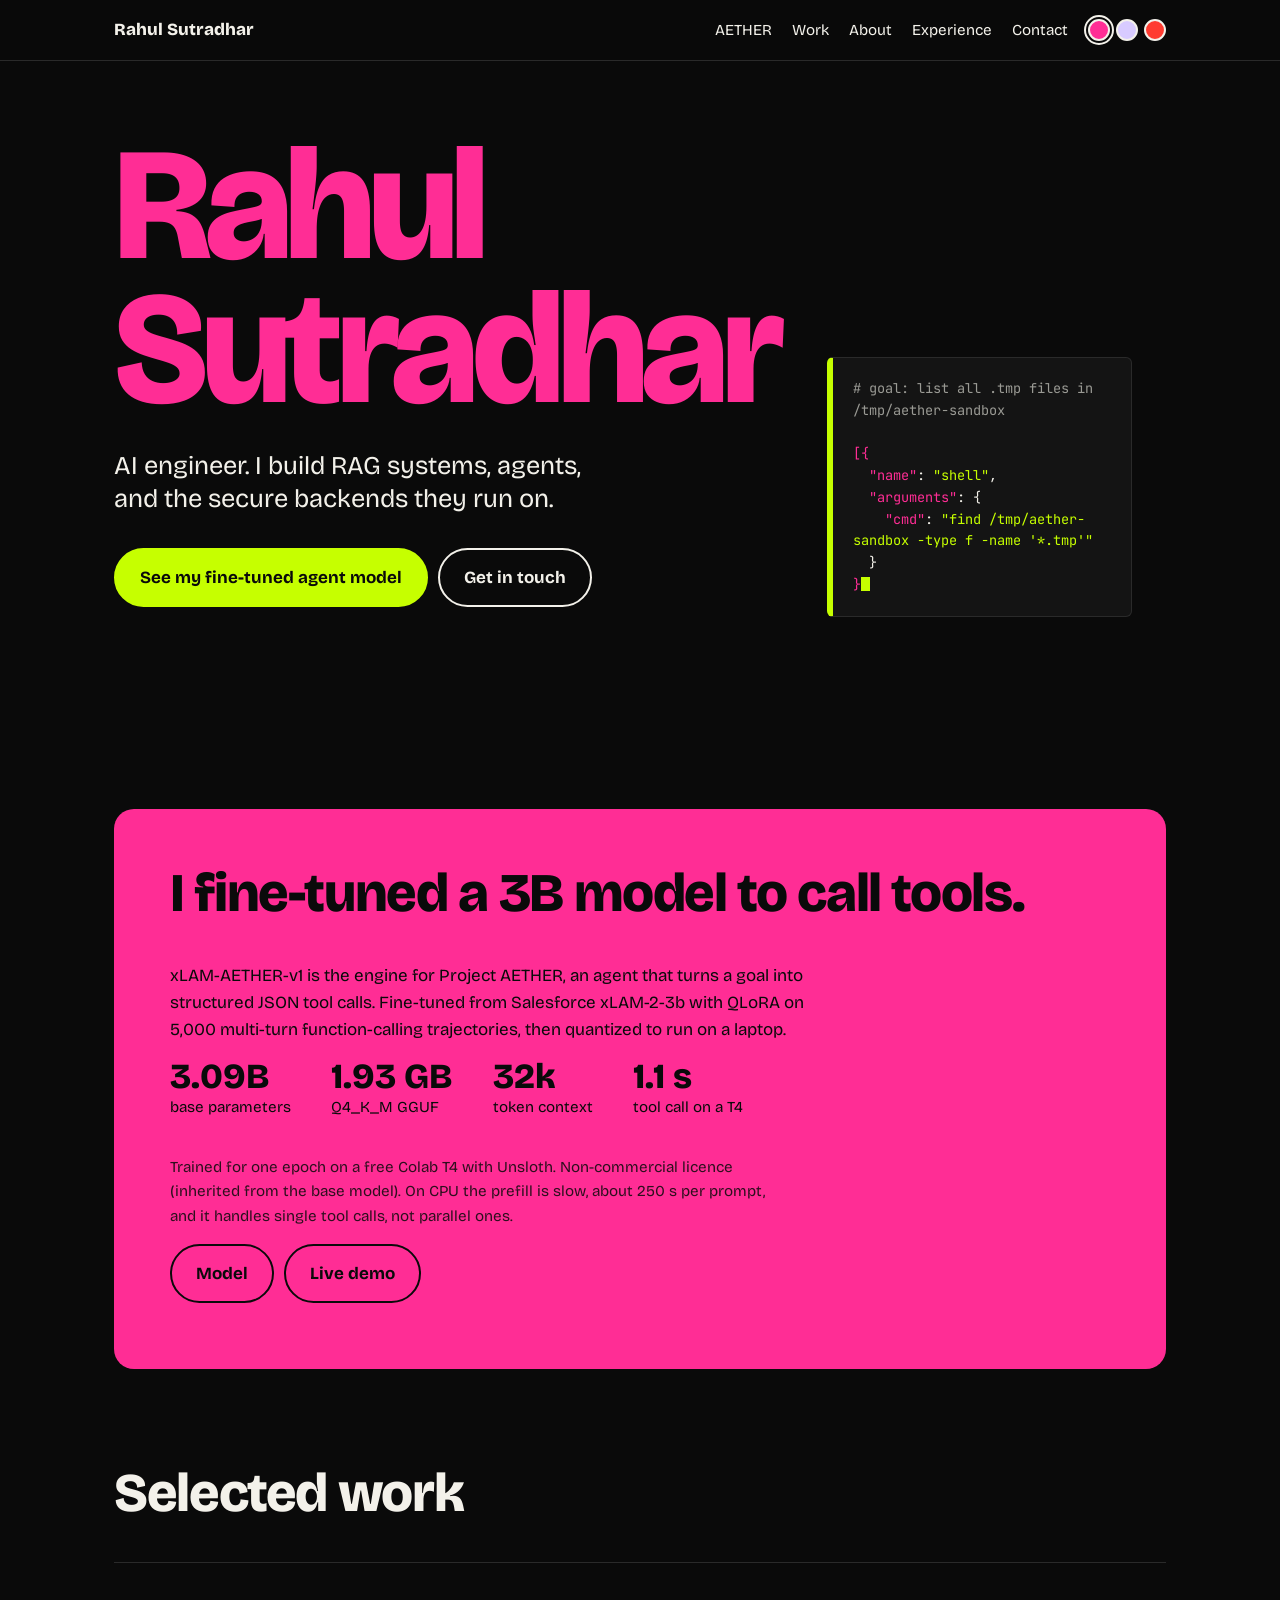
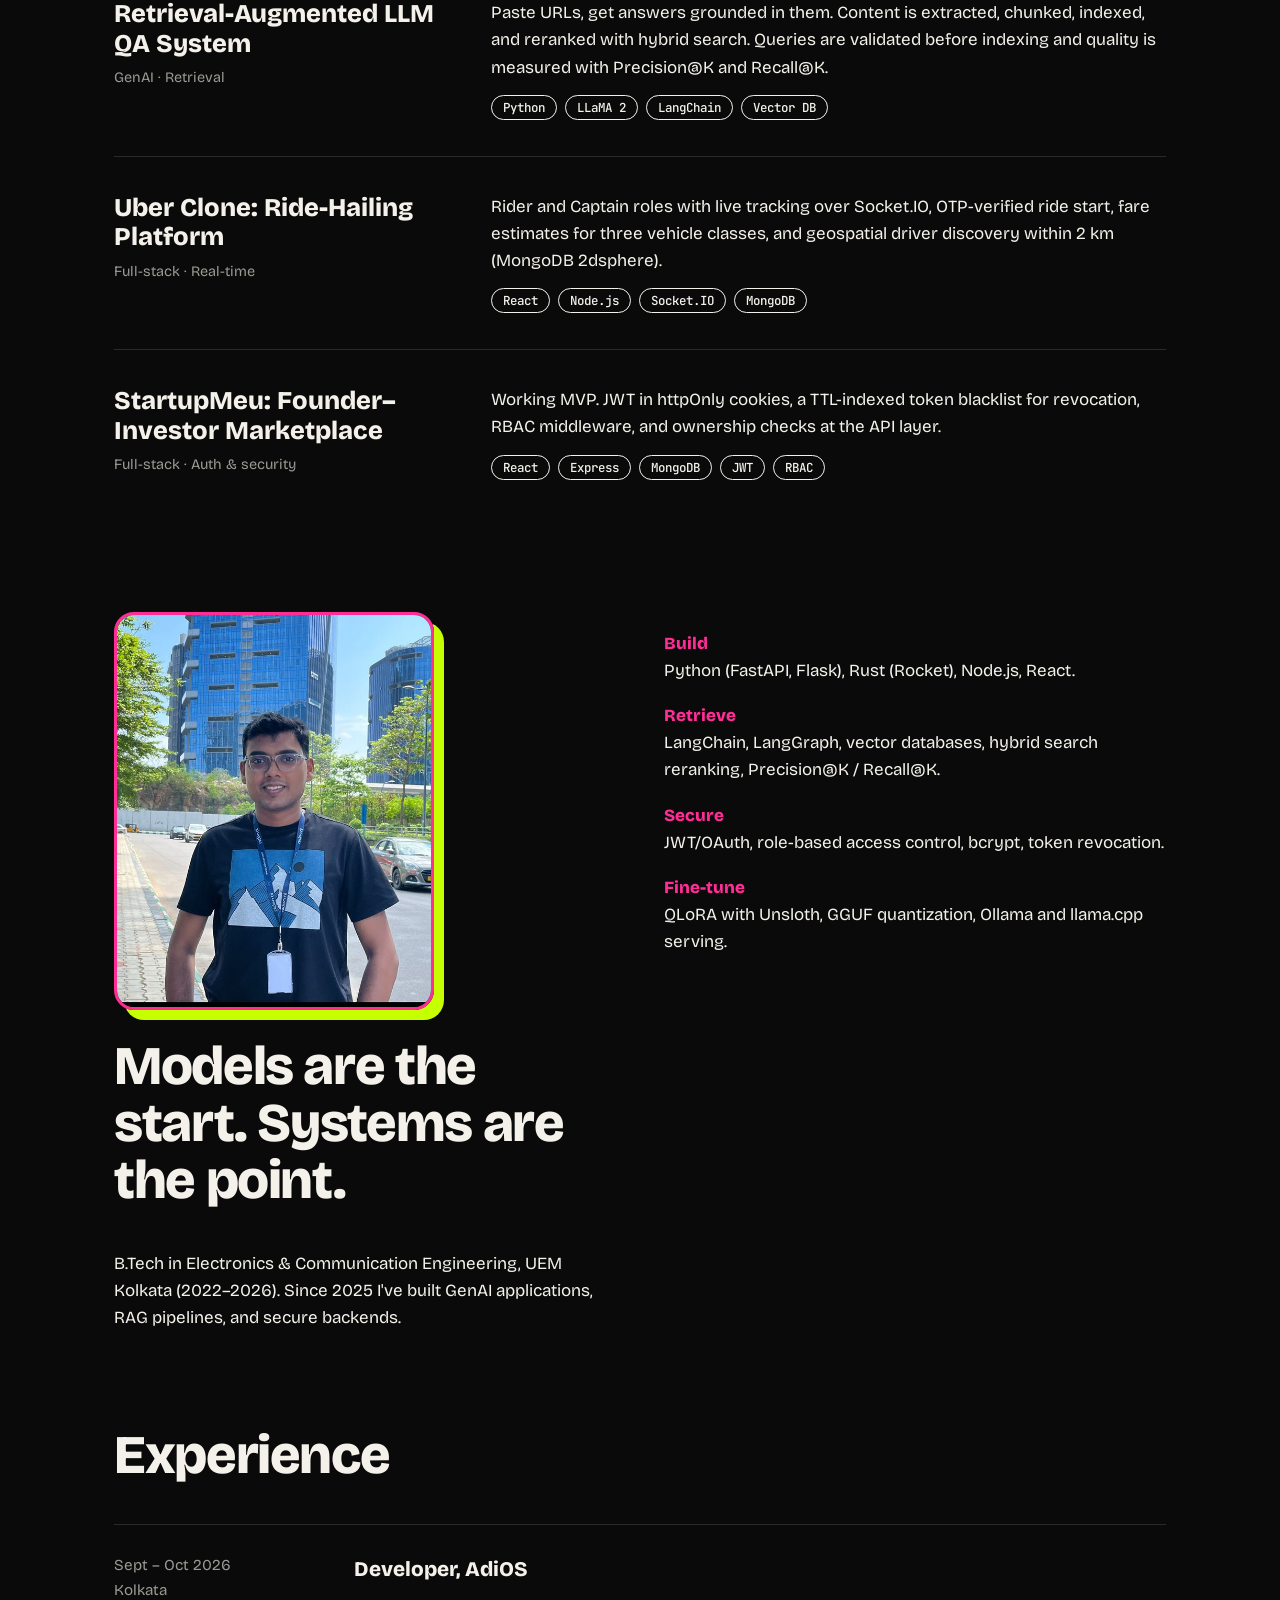
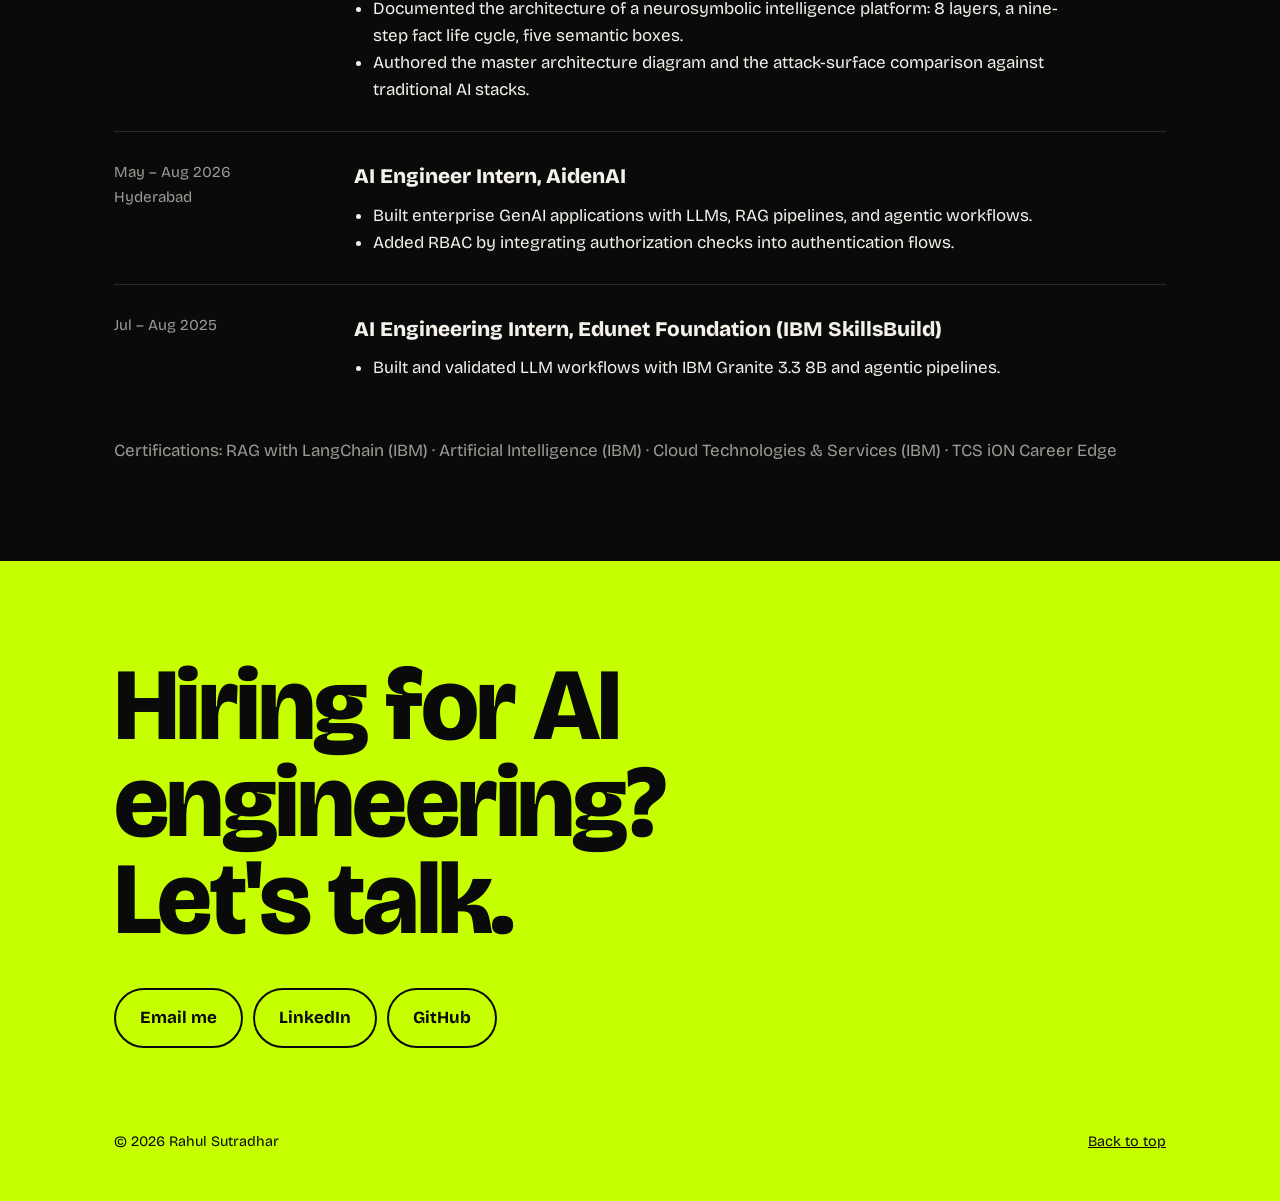
==== commit 021f951f: "New webpage version of github pages" ====
--- a/index.html
+++ b/index.html
@@ -1,145 +1,181 @@
 <!DOCTYPE html>
-<html lang="en">
+<html lang="en" data-theme="neon">
 <head>
 <meta charset="utf-8">
 <meta name="viewport" content="width=device-width, initial-scale=1, viewport-fit=cover">
 <title>Rahul Sutradhar | AI Engineer</title>
+<link rel="preconnect" href="https://fonts.googleapis.com">
+<link href="https://fonts.googleapis.com/css2?family=Bricolage+Grotesque:opsz,wght@12..96,400;12..96,700;12..96,800&family=JetBrains+Mono:wght@400;500&display=swap" rel="stylesheet">
 <style>
-:root{--bg:#f6f6f4;--fg:#111;--mut:#666;--line:#d9d9d4;--card:#fff;--acc:#2f5bd8;box-sizing:border-box;padding-top:env(safe-area-inset-top,0px);padding-bottom:env(safe-area-inset-bottom,0px)}
-@media (prefers-color-scheme:dark){:root:not([data-theme="light"]){--bg:#030303;--fg:#f2f2ee;--mut:#8d8d88;--line:#232323;--card:#0c0c0c;--acc:#7da2ff}}
-:root[data-theme="dark"]{--bg:#030303;--fg:#f2f2ee;--mut:#8d8d88;--line:#232323;--card:#0c0c0c;--acc:#7da2ff}
+:root{--bg:#0a0a0a;--fg:#f3f1ea;--mute:#9a9a94;--line:#2a2a2a;--a1:#ff2d95;--a2:#c6ff00;--on1:#0a0a0a;--on2:#0a0a0a;--hero:#ff2d95;--card:#141414;
+--disp:'Bricolage Grotesque',system-ui,sans-serif;--mono:'JetBrains Mono',ui-monospace,monospace}
+[data-theme=lav]{--bg:#d8cbff;--fg:#17121f;--mute:#4e4663;--line:#17121f33;--a1:#ff4d2e;--a2:#d2ff2e;--on1:#17121f;--on2:#17121f;--hero:#17121f;--card:#e6dcff}
+[data-theme=steel]{--bg:#23262b;--fg:#e4e7ec;--mute:#9aa1ac;--line:#3a3e45;--a1:#ff3b30;--a2:#c3c9d2;--on1:#fff;--on2:#23262b;--hero:#ff3b30;--card:#2c3036}
 *{box-sizing:border-box;margin:0}
-html{scroll-behavior:smooth;scroll-padding-top:env(safe-area-inset-top,0px)}
-body{background:var(--bg);color:var(--fg);font-family:Inter,system-ui,-apple-system,"Segoe UI",sans-serif;line-height:1.55;overflow-x:hidden}
-a{color:inherit;text-decoration:none}
-nav{position:sticky;top:env(safe-area-inset-top,0px);z-index:5;display:flex;justify-content:space-between;align-items:center;padding:16px 5vw;background:color-mix(in srgb,var(--bg) 85%,transparent);backdrop-filter:blur(10px);border-bottom:1px solid var(--line)}
-nav b{font-weight:600}nav div{display:flex;gap:22px;font-size:14px;color:var(--mut)}
-nav div a:hover{color:var(--fg)}
-@media(max-width:640px){nav div a:not(:last-child){display:none}}
-section{padding:96px 5vw;max-width:1180px;margin:auto}
-.eyebrow{font-size:12px;letter-spacing:.14em;text-transform:uppercase;color:var(--mut);margin-bottom:18px}
-h1{font-size:clamp(48px,11vw,128px);line-height:.95;letter-spacing:-.04em;font-weight:600}
-h1 em,h2 em{font-style:italic;font-weight:400;color:var(--acc)}
-h2{font-size:clamp(30px,5vw,56px);line-height:1.05;letter-spacing:-.03em;font-weight:600;margin-bottom:20px}
-.lead{font-size:clamp(17px,2vw,22px);color:var(--mut);max-width:640px;margin:26px 0 34px}
-.btns{display:flex;gap:12px;flex-wrap:wrap}
-.btn{padding:12px 22px;border-radius:999px;border:1px solid var(--line);font-size:14px;transition:.2s}
-.btn.p{background:var(--fg);color:var(--bg);border-color:var(--fg)}
-.btn:hover{transform:translateY(-2px);border-color:var(--acc)}
-.hero{min-height:88vh;display:flex;flex-direction:column;justify-content:center}
-.stats{display:grid;grid-template-columns:repeat(auto-fit,minmax(180px,1fr));gap:1px;background:var(--line);border:1px solid var(--line);border-radius:16px;overflow:hidden;margin-top:56px}
-.stats div{background:var(--bg);padding:26px}
-.stats b{display:block;font-size:42px;letter-spacing:-.03em}
-.stats span{font-size:13px;color:var(--mut)}
-.tabs{display:flex;gap:8px;margin:28px 0 18px;flex-wrap:wrap}
-.tabs button{font:inherit;font-size:14px;padding:9px 18px;border-radius:999px;border:1px solid var(--line);background:none;color:var(--mut);cursor:pointer}
-.tabs button.on{background:var(--fg);color:var(--bg);border-color:var(--fg)}
-.panel{display:none;border:1px solid var(--line);border-radius:16px;padding:28px;background:var(--card);max-width:720px}
-.panel.on{display:block}
-.panel h3{font-size:24px;margin-bottom:8px}.panel p{color:var(--mut)}
-.work{display:grid;gap:18px}
-.card{display:grid;grid-template-columns:60px 1fr;gap:18px;padding:28px;border:1px solid var(--line);border-radius:16px;background:var(--card);transition:.25s}
-.card:hover{border-color:var(--acc);transform:translateY(-3px)}
-.card .n{color:var(--mut);font-size:14px}
-.card small{color:var(--acc);font-size:12px;letter-spacing:.1em;text-transform:uppercase}
-.card h3{font-size:24px;margin:6px 0 8px;letter-spacing:-.02em}
-.card p{color:var(--mut);margin-bottom:10px}
-.tags{display:flex;gap:8px;flex-wrap:wrap}
-.tags span{font-size:12px;padding:4px 10px;border:1px solid var(--line);border-radius:999px;color:var(--mut)}
-.steps{display:grid;grid-template-columns:repeat(auto-fit,minmax(220px,1fr));gap:18px;margin-top:30px}
-.steps div{padding:24px;border:1px solid var(--line);border-radius:16px}
-.steps b{color:var(--acc);font-size:13px}.steps h3{margin:8px 0}.steps p{color:var(--mut);font-size:15px}
-.tl{border-left:1px solid var(--line);margin-top:34px}
-.tl div{padding:0 0 34px 28px;position:relative}
-.tl div::before{content:"";position:absolute;left:-5px;top:8px;width:9px;height:9px;border-radius:50%;background:var(--acc)}
-.tl small{color:var(--mut);font-size:13px}.tl h3{margin:4px 0}.tl li{color:var(--mut);margin:4px 0 0 18px;font-size:15px}
-.cta{text-align:center}.cta .lead{margin-inline:auto}.cta .btns{justify-content:center}
-footer{display:flex;justify-content:space-between;flex-wrap:wrap;gap:14px;padding:30px 5vw;border-top:1px solid var(--line);font-size:13px;color:var(--mut)}
-footer div{display:flex;gap:18px}
-.rv{opacity:0;transform:translateY(24px);transition:.7s}.rv.in{opacity:1;transform:none}
-@media(prefers-reduced-motion:reduce){.rv{opacity:1;transform:none;transition:none}html{scroll-behavior:auto}}
-body{position:relative}
-.bg{position:absolute;top:0;left:0;right:0;height:100vh;min-height:680px;z-index:-1;overflow:hidden}
-.bg::before{content:"";position:absolute;top:0;right:0;bottom:0;width:62%;background:url([data-uri]) center 30%/cover no-repeat;filter:grayscale(1) contrast(1.05);opacity:.55}
-.bg::after{content:"";position:absolute;inset:0;background:linear-gradient(90deg,var(--bg) 25%,transparent 85%),linear-gradient(0deg,var(--bg) 0%,transparent 35%)}
-@media(max-width:760px){.bg::before{width:100%;opacity:.28}}
+html{scroll-behavior:smooth;scroll-padding-top:70px}
+body{background:var(--bg);color:var(--fg);font:400 1.0625rem/1.6 var(--disp);padding-top:env(safe-area-inset-top,0);transition:background .3s,color .3s}
+a{color:inherit}
+:focus-visible{outline:3px solid var(--a2);outline-offset:3px}
+.wrap{max-width:1100px;margin:0 auto;padding:0 24px}
+nav{position:sticky;top:0;z-index:5;background:color-mix(in srgb,var(--bg) 88%,transparent);backdrop-filter:blur(8px);border-bottom:1px solid var(--line)}
+nav .wrap{display:flex;align-items:center;gap:20px;height:60px}
+nav b{font-weight:800;margin-right:auto}
+nav a{text-decoration:none;font-size:.95rem}
+nav a:hover{color:var(--a1)}
+.sw{display:flex;gap:6px}
+.sw button{width:22px;height:22px;border-radius:50%;border:2px solid var(--fg);cursor:pointer;padding:0}
+.sw button[aria-pressed=true]{outline:2px solid var(--fg);outline-offset:2px}
+section{padding:96px 0}
+h1{font-size:clamp(3.4rem,13vw,10rem);line-height:.9;font-weight:800;letter-spacing:-.04em;color:var(--hero)}
+h2{font-size:clamp(2rem,5vw,3.4rem);line-height:1.05;font-weight:800;letter-spacing:-.025em;max-width:16ch;margin-bottom:40px}
+.lead{font-size:clamp(1.2rem,2.4vw,1.6rem);max-width:30ch;margin:28px 0 32px;line-height:1.3}
+.btn{display:inline-block;padding:14px 24px;border-radius:999px;font-weight:700;text-decoration:none;margin:0 10px 10px 0;border:2px solid var(--fg)}
+.btn.p{background:var(--a2);color:var(--on2);border-color:var(--a2)}
+.btn:hover{background:var(--a1);color:var(--on1);border-color:var(--a1)}
+.hero{padding:72px 0 96px}
+.hero .grid{display:grid;grid-template-columns:1.1fr .9fr;gap:48px;align-items:end}
+pre{background:var(--card);border:1px solid var(--line);border-left:6px solid var(--a2);border-radius:6px;padding:20px;font:400 .85rem/1.6 var(--mono);white-space:pre-wrap;word-break:break-word;min-height:15em}
+pre .k{color:var(--a1)}pre .s{color:var(--a2)}pre .c{color:var(--mute)}
+[data-theme=lav] pre .s{color:#17121f;background:var(--a2)}
+.cur{display:inline-block;width:.6em;height:1em;background:var(--a2);vertical-align:-2px;animation:b 1s steps(1) infinite}
+@keyframes b{50%{opacity:0}}
+.stats{display:flex;flex-wrap:wrap;gap:12px 40px;margin:8px 0 36px}
+.stats div{font-size:.95rem;color:var(--mute)}
+.stats strong{display:block;font-size:2.2rem;line-height:1;color:var(--fg);font-weight:800}
+.flag{background:var(--a1);color:var(--on1);border-radius:20px;padding:clamp(28px,5vw,56px)}
+.flag h2{max-width:none}
+.flag .stats div,.flag .stats strong{color:var(--on1)}
+.flag p{max-width:62ch;margin-bottom:16px}
+.flag .btn{border-color:var(--on1)}
+.flag .btn:hover{background:var(--on1);color:var(--bg);border-color:var(--on1)}
+.honest{font-size:.95rem;opacity:.85}
+.proj{display:grid;grid-template-columns:1fr 2fr;gap:12px 40px;padding:36px 0;border-top:1px solid var(--line);text-decoration:none}
+.proj:hover h3{color:var(--a1)}
+.proj h3{font-size:1.6rem;line-height:1.15;font-weight:800}
+.proj small{display:block;color:var(--mute);margin-top:8px;font-size:.9rem}
+.tags{display:flex;flex-wrap:wrap;gap:8px;margin-top:14px}
+.tags span{font:500 .78rem var(--mono);border:1px solid var(--fg);border-radius:999px;padding:3px 11px}
+.about{display:grid;grid-template-columns:1fr 1fr;gap:48px}
+.pic{margin:0 0 28px;max-width:320px}.pic img{display:block;width:100%;height:auto;border-radius:20px;border:3px solid var(--a1);box-shadow:10px 10px 0 var(--a2)}
+.about dl dt{font-weight:800;color:var(--a1);margin-top:18px}
+[data-theme=lav] .about dl dt{color:var(--fg);text-decoration:underline 3px var(--a1)}
+.xp{display:grid;grid-template-columns:200px 1fr;gap:8px 40px;padding:28px 0;border-top:1px solid var(--line)}
+.xp time{color:var(--mute);font-size:.95rem}
+.xp h3{font-size:1.3rem;font-weight:800}
+.xp ul{padding-left:1.1em;margin-top:8px;max-width:64ch}
+.cert{margin-top:28px;color:var(--mute)}
+.contact{background:var(--a2);color:var(--on2);padding:96px 0 48px}
+.contact h2{font-size:clamp(2.4rem,8vw,6.5rem);max-width:12ch;line-height:.95}
+.contact .btn{border-color:var(--on2)}
+.contact .btn:hover{background:var(--on2);color:var(--a2);border-color:var(--on2)}
+[data-theme=steel] .contact{color:#23262b}
+footer{display:flex;justify-content:space-between;gap:16px;flex-wrap:wrap;margin-top:72px;font-size:.9rem}
+@media(max-width:800px){.hero .grid,.about,.proj,.xp{grid-template-columns:1fr}nav a.h{display:none}}
+@media(prefers-reduced-motion:reduce){*{animation:none!important;scroll-behavior:auto!important}}
 </style>
 </head>
-<body id="top">
-<nav><b>Rahul Sutradhar</b><div><a href="#work">Work</a><a href="#about">About</a><a href="#experience">Experience</a><a href="#contact">Let’s talk</a></div></nav>
-<div class="bg" aria-hidden="true"></div>
+<body>
+<nav><div class="wrap">
+<b>Rahul Sutradhar</b>
+<a class="h" href="#aether">AETHER</a><a class="h" href="#work">Work</a><a class="h" href="#about">About</a><a class="h" href="#experience">Experience</a><a href="#contact">Contact</a>
+<div class="sw" role="group" aria-label="Colour theme">
+<button data-t="neon" style="background:#ff2d95" aria-label="Black, pink, chartreuse" aria-pressed="true"></button>
+<button data-t="lav" style="background:#d8cbff" aria-label="Lavender, chartreuse, tomato" aria-pressed="false"></button>
+<button data-t="steel" style="background:#ff3b30" aria-label="Charcoal, silver, red" aria-pressed="false"></button>
+</div></div></nav>
 
-<section class="hero">
-<p class="eyebrow">AI engineer · Based in India</p>
-<h1>Rahul <em>Sutradhar</em></h1>
-<p class="lead">I build RAG systems, agentic workflows, and the backends that make them reliable.</p>
-<div class="btns"><a class="btn p" href="#work">Explore my work</a><a class="btn" href="#contact">Start a conversation</a></div>
+<header class="hero"><div class="wrap grid">
+<div>
+<h1>Rahul<br>Sutradhar</h1>
+<p class="lead">AI engineer. I build RAG systems, agents, and the secure backends they run on.</p>
+<a class="btn p" href="#aether">See my fine-tuned agent model</a><a class="btn" href="#contact">Get in touch</a>
+</div>
+<pre id="term" aria-label="Example tool call produced by my fine-tuned model"></pre>
+</div></header>
+
+<section id="aether"><div class="wrap"><div class="flag">
+<h2>I fine-tuned a 3B model to call tools.</h2>
+<p>xLAM-AETHER-v1 is the engine for Project AETHER, an agent that turns a goal into structured JSON tool calls. Fine-tuned from Salesforce xLAM-2-3b with QLoRA on 5,000 multi-turn function-calling trajectories, then quantized to run on a laptop.</p>
 <div class="stats">
-<div><b>3</b><span>roles &amp; internships</span></div>
-<div><b>3</b><span>full-stack &amp; RAG projects</span></div>
-<div><b>4</b><span>certifications</span></div>
+<div><strong>3.09B</strong>base parameters</div>
+<div><strong>1.93 GB</strong>Q4_K_M GGUF</div>
+<div><strong>32k</strong>token context</div>
+<div><strong>1.1 s</strong>tool call on a T4</div>
 </div>
-</section>
+<p class="honest">Trained for one epoch on a free Colab T4 with Unsloth. Non-commercial licence (inherited from the base model). On CPU the prefill is slow, about 250 s per prompt, and it handles single tool calls, not parallel ones.</p>
+<a class="btn" href="https://huggingface.co/iamrahull/xlam-ather">Model</a><a class="btn" href="https://huggingface.co/spaces/iamrahull/xlam-ather">Live demo</a>
+</div></div></section>
 
-<section id="about" class="rv">
-<p class="eyebrow">01 / About</p>
-<h2>Models are the start. <em>Systems are the point.</em></h2>
-<p class="lead">B.Tech in Electronics &amp; Communication Engineering (UEM Kolkata, 2022–2026). Since 2025 I’ve worked on GenAI applications, RAG pipelines, and secure backends.</p>
-<div class="tabs" role="tablist">
-<button class="on" data-t="0">Build</button><button data-t="1">Retrieve</button><button data-t="2">Secure</button>
-</div>
-<div class="panel on"><h3>Build</h3><p>Python (FastAPI, Flask), Rust (Rocket), Node.js, and React. Full-stack from API to interface.</p></div>
-<div class="panel"><h3>Retrieve</h3><p>RAG with LangChain and LangGraph, vector databases, hybrid search reranking, and Precision@K / Recall@K evaluation.</p></div>
-<div class="panel"><h3>Secure</h3><p>JWT/OAuth, role-based access control, bcrypt hashing, and token revocation built into the auth flow.</p></div>
-</section>
+<section id="work" style="padding-top:0"><div class="wrap">
+<h2>Selected work</h2>
+<a class="proj" href="https://github.com/beingrahull/RAG-based-KnowledgeBase-"><div><h3>Retrieval-Augmented LLM QA System</h3><small>GenAI · Retrieval</small></div>
+<div><p>Paste URLs, get answers grounded in them. Content is extracted, chunked, indexed, and reranked with hybrid search. Queries are validated before indexing and quality is measured with Precision@K and Recall@K.</p><div class="tags"><span>Python</span><span>LLaMA 2</span><span>LangChain</span><span>Vector DB</span></div></div></a>
+<a class="proj" href="https://github.com/beingrahull/Uber-Hailing-Application"><div><h3>Uber Clone: Ride-Hailing Platform</h3><small>Full-stack · Real-time</small></div>
+<div><p>Rider and Captain roles with live tracking over Socket.IO, OTP-verified ride start, fare estimates for three vehicle classes, and geospatial driver discovery within 2 km (MongoDB 2dsphere).</p><div class="tags"><span>React</span><span>Node.js</span><span>Socket.IO</span><span>MongoDB</span></div></div></a>
+<a class="proj" href="https://github.com/beingrahull/Startup-Investment-Discovery-and-Evaluation-Platform"><div><h3>StartupMeu: Founder–Investor Marketplace</h3><small>Full-stack · Auth &amp; security</small></div>
+<div><p>Working MVP. JWT in httpOnly cookies, a TTL-indexed token blacklist for revocation, RBAC middleware, and ownership checks at the API layer.</p><div class="tags"><span>React</span><span>Express</span><span>MongoDB</span><span>JWT</span><span>RBAC</span></div></div></a>
+</div></section>
 
-<section id="work" class="rv">
-<p class="eyebrow">02 / Selected work</p>
-<h2>Ideas are a start. <em>This is the work.</em></h2>
-<div class="work">
-<a class="card" href="https://github.com/beingrahull/RAG-based-KnowledgeBase-"><span class="n">01</span><div><small>GenAI · Retrieval</small><h3>Retrieval-Augmented LLM QA System</h3><p>A RAG pipeline that extracts, chunks, indexes, and synthesizes content from user-provided URLs. Hybrid search reranking, query validation before indexing, Precision@K / Recall@K evaluation.</p><div class="tags"><span>Python</span><span>LLaMA 2</span><span>LangChain</span><span>Vector DB</span></div></div></a>
-<a class="card" href="https://github.com/beingrahull/Uber-Hailing-Application"><span class="n">02</span><div><small>Full-stack · Real-time</small><h3>Uber Clone: Ride-Hailing Platform</h3><p>Rider and Captain roles with Socket.IO live tracking, OTP-verified ride start, fare estimation for three vehicle classes, and geospatial driver discovery (MongoDB 2dsphere, 2 km radius). Maps service is stubbed for local use.</p><div class="tags"><span>React</span><span>Node.js</span><span>Socket.IO</span><span>MongoDB</span><span>Tailwind</span></div></div></a>
-<a class="card" href="https://github.com/beingrahull/Startup-Investment-Discovery-and-Evaluation-Platform"><span class="n">03</span><div><small>Full-stack · Auth &amp; security</small><h3>StartupMeu: Founder–Investor Marketplace</h3><p>Functional MVP. JWT in httpOnly cookies, a TTL-indexed blacklist for revocation, RBAC middleware, and ownership checks at the API layer. Compound indexes and a denormalized Connection model keep inbox queries fast.</p><div class="tags"><span>React</span><span>Express</span><span>MongoDB</span><span>JWT</span><span>RBAC</span></div></div></a>
-</div>
-</section>
+<section id="about" style="padding-top:0"><div class="wrap about">
+<div><figure class="pic"><img src="[data-uri]